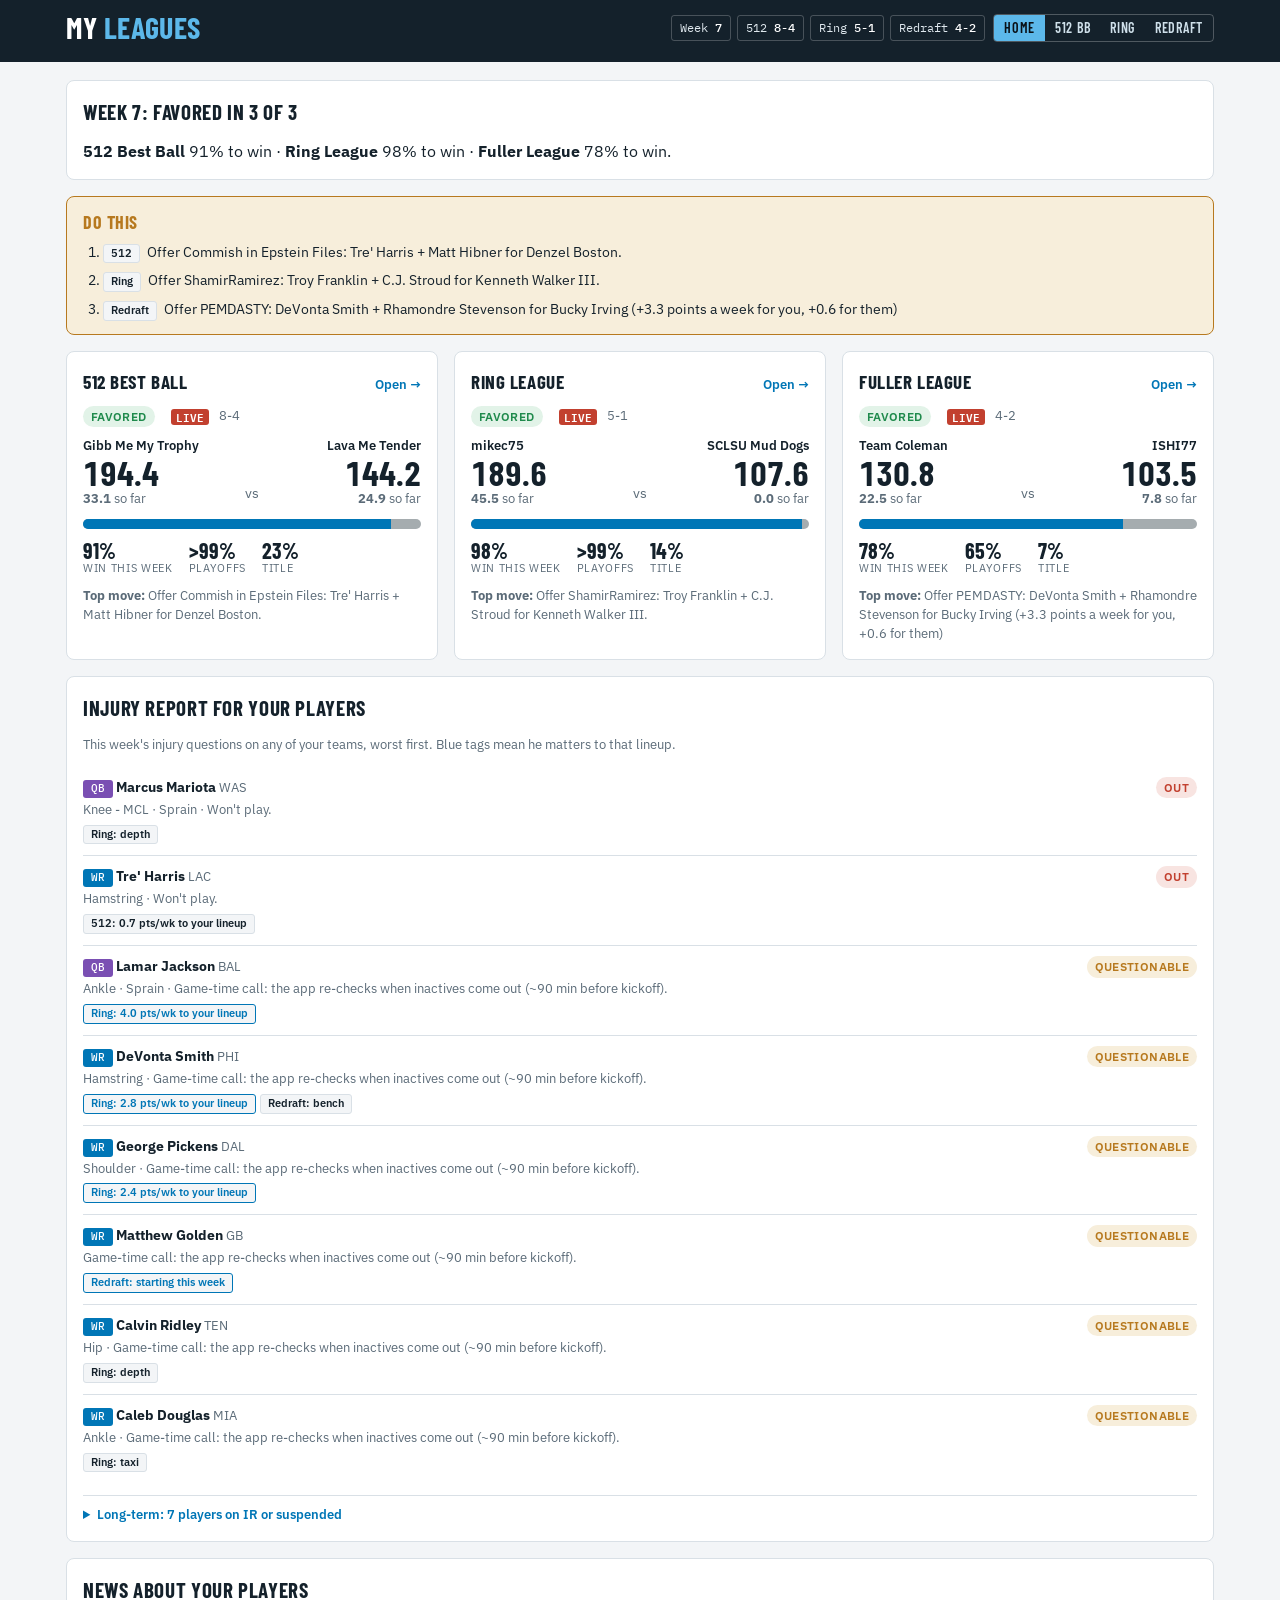
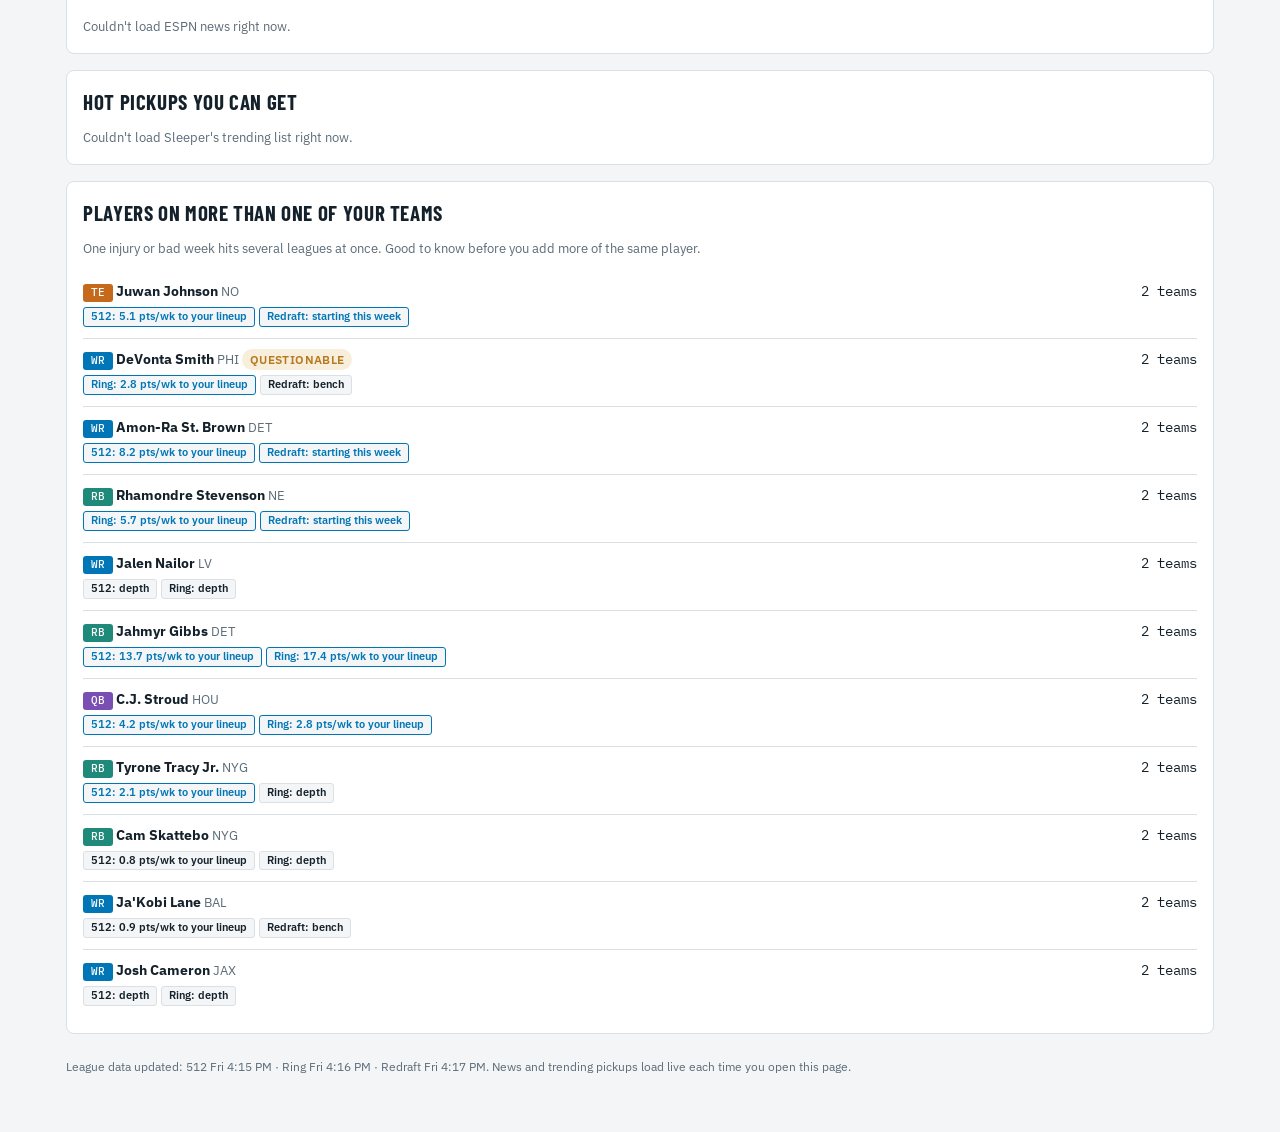
==== docs/hub/index.html @ 5c14c3f7 "Home page across all leagues; past weeks vs expected - New Home (docs/hub): every league's matchup, " ====
<!doctype html>
<html lang="en">
<head>
<meta charset="utf-8">
<meta name="viewport" content="width=device-width,initial-scale=1,viewport-fit=cover">
<title>My Leagues</title>
<link rel="preconnect" href="https://fonts.googleapis.com">
<link rel="preconnect" href="https://fonts.gstatic.com" crossorigin>
<link rel="stylesheet" href="https://fonts.googleapis.com/css2?family=Barlow+Condensed:wght@500;600;700&family=IBM+Plex+Sans:wght@400;500;600&family=IBM+Plex+Mono:wght@400;500&display=swap">
<style>
:root{
  --bg:#f3f5f7; --panel:#ffffff; --ink:#14212b; --muted:#5b6b78; --line:#d9e0e6;
  --accent:#0076b6; --s1:#0076b6; --s2:#c46a1a; --accent-soft:#e3f0f8; --silver:#a5acaf;
  --good:#1f8a4c; --good-soft:#e2f3e8; --bad:#c2402f; --bad-soft:#f8e4e1; --warn:#b7791f; --warn-soft:#f7eedb;
  --f-display:'Barlow Condensed',Impact,'Arial Narrow',sans-serif;
  --f-body:'IBM Plex Sans',system-ui,-apple-system,'Segoe UI',sans-serif;
  --f-mono:'IBM Plex Mono',ui-monospace,Menlo,Consolas,monospace;
}
@media (prefers-color-scheme: dark){:root:not([data-theme="light"]){
  --bg:#0d151c; --panel:#15212b; --ink:#e6edf2; --muted:#93a3b0; --line:#25343f;
  --accent:#3aa0e0; --s1:#2f93d1; --s2:#d07e33; --accent-soft:#16324a; --silver:#7d878c;
  --good:#46c07a; --good-soft:#163525; --bad:#ec6f5c; --bad-soft:#3d1d19; --warn:#e0a84a; --warn-soft:#3a2d14; color-scheme:dark}}
:root[data-theme="dark"]{
  --bg:#0d151c; --panel:#15212b; --ink:#e6edf2; --muted:#93a3b0; --line:#25343f;
  --accent:#3aa0e0; --s1:#2f93d1; --s2:#d07e33; --accent-soft:#16324a; --silver:#7d878c;
  --good:#46c07a; --good-soft:#163525; --bad:#ec6f5c; --bad-soft:#3d1d19; --warn:#e0a84a; --warn-soft:#3a2d14; color-scheme:dark}
*{box-sizing:border-box}
[hidden]{display:none!important}
body{background:var(--bg);color:var(--ink);font-family:var(--f-body);font-size:14px;line-height:1.45}
body::before{content:"";position:fixed;inset:0 0 auto;height:env(safe-area-inset-top,0px);z-index:10;background:var(--ink)}
.wrap{max-width:1180px;margin:0 auto;padding-left:max(16px,env(safe-area-inset-left,0px));padding-right:max(16px,env(safe-area-inset-right,0px));padding-block:0 48px}
header.board{position:sticky;top:env(safe-area-inset-top,0px);z-index:5;background:var(--ink);color:#fff}
@media (prefers-color-scheme: dark){:root:not([data-theme="light"]) header.board{background:#0a1117}}
:root[data-theme="dark"] header.board{background:#0a1117}
.board-in{max-width:1180px;margin:0 auto;padding-left:max(16px,env(safe-area-inset-left,0px));padding-right:max(16px,env(safe-area-inset-right,0px));padding-block:12px 0;display:flex;flex-direction:column;gap:10px}
.brand{display:flex;align-items:flex-end;justify-content:space-between;gap:12px;flex-wrap:wrap}
.brand h1{font-family:var(--f-display);font-weight:700;font-size:30px;letter-spacing:.02em;margin:0;line-height:1;text-transform:uppercase}
.brand h1 span{color:#5cb8ea}
.chips{display:flex;gap:6px;flex-wrap:wrap}
.chip{font-family:var(--f-mono);font-size:12px;padding:3px 8px;border:1px solid rgba(255,255,255,.22);border-radius:3px;color:#dfe8ee;white-space:nowrap}
.chip b{color:#fff;font-weight:500}
nav.tabs{display:flex;gap:2px;overflow-x:auto;scrollbar-width:none}
nav.tabs button{font-family:var(--f-display);font-size:17px;font-weight:600;letter-spacing:.04em;text-transform:uppercase;background:none;border:0;color:#9fb3c1;padding:8px 12px 9px;border-bottom:3px solid transparent;cursor:pointer;white-space:nowrap}
nav.tabs button[aria-selected="true"]{color:#fff;border-bottom-color:#5cb8ea}
nav.tabs button:focus-visible{outline:2px solid #5cb8ea;outline-offset:-2px}
main section{display:flex;flex-direction:column;gap:16px;padding-top:18px}
h2{font-family:var(--f-display);font-size:24px;font-weight:700;text-transform:uppercase;letter-spacing:.03em;margin:0;text-wrap:balance}
h3{font-family:var(--f-display);font-size:18px;font-weight:600;text-transform:uppercase;letter-spacing:.04em;margin:0}
.lede{color:var(--muted);max-width:68ch;margin:4px 0 0}
.panel{background:var(--panel);border:1px solid var(--line);border-radius:6px;padding:14px;min-width:0}
.grid2{display:grid;grid-template-columns:repeat(auto-fit,minmax(300px,1fr));gap:16px}
.grid3{display:grid;grid-template-columns:repeat(auto-fit,minmax(220px,1fr));gap:12px}
.row{display:flex;gap:10px;flex-wrap:wrap;align-items:center}
label.lab{font-size:11px;letter-spacing:.08em;text-transform:uppercase;color:var(--muted);font-weight:600}
select,input[type=search]{font:inherit;background:var(--panel);color:var(--ink);border:1px solid var(--line);border-radius:4px;padding:6px 8px;max-width:100%}
.seg{display:inline-flex;border:1px solid var(--line);border-radius:4px;overflow:hidden}
.seg button{font:inherit;font-size:13px;border:0;background:var(--panel);color:var(--muted);padding:5px 10px;cursor:pointer}
.seg button[aria-pressed="true"]{background:var(--accent);color:#fff}
.btn{font:inherit;font-weight:600;font-size:13px;border:1px solid var(--accent);background:var(--accent);color:#fff;border-radius:4px;padding:6px 12px;cursor:pointer}
.btn.ghost{background:transparent;color:var(--accent)}
.btn:focus-visible,.seg button:focus-visible,select:focus-visible,input:focus-visible{outline:2px solid var(--accent);outline-offset:2px}
.pick-list{display:flex;flex-direction:column;max-height:340px;overflow:auto;border:1px solid var(--line);border-radius:4px}
.pick-list label{display:grid;grid-template-columns:18px 30px 1fr auto;gap:8px;align-items:center;padding:5px 8px;border-bottom:1px solid var(--line);cursor:pointer;font-size:13px}
.pick-list label:last-child{border-bottom:0}
.pick-list label:has(input:checked){background:var(--accent-soft)}
.pos{font-family:var(--f-mono);font-size:11px;font-weight:500;text-align:center;border-radius:3px;padding:1px 0;color:#fff}
.pos.QB{background:#7a4fb3}.pos.RB{background:#1f8a7a}.pos.WR{background:#0076b6}.pos.TE{background:#c46a1a}.pos.PK{background:var(--silver)}
.num{font-family:var(--f-mono);font-variant-numeric:tabular-nums}
.muted{color:var(--muted)}
.small{font-size:12px}
.stat{display:flex;flex-direction:column;gap:2px;padding:10px 12px;border:1px solid var(--line);border-radius:6px;background:var(--panel)}
.stat .k{font-size:11px;text-transform:uppercase;letter-spacing:.08em;color:var(--muted);font-weight:600}
.stat .v{font-family:var(--f-display);font-size:30px;font-weight:700;line-height:1}
.stat .s{font-size:12px;color:var(--muted)}
.pos-v{color:var(--good)}.neg-v{color:var(--bad)}
.verdict{display:inline-flex;align-items:center;gap:8px;font-family:var(--f-display);font-weight:700;font-size:22px;text-transform:uppercase;letter-spacing:.03em;padding:6px 12px;border-radius:4px}
.v-win{background:var(--good-soft);color:var(--good)}.v-bad{background:var(--bad-soft);color:var(--bad)}.v-mid{background:var(--warn-soft);color:var(--warn)}.v-info{background:var(--accent-soft);color:var(--accent)}
.tag{display:inline-block;font-size:11px;font-weight:600;padding:1px 6px;border-radius:3px;text-transform:uppercase;letter-spacing:.04em}
.t-core{background:var(--good-soft);color:var(--good)}.t-depth{background:var(--accent-soft);color:var(--accent)}.t-exp{background:var(--warn-soft);color:var(--warn)}
.tbl-wrap{overflow-x:auto;min-width:0}
table{border-collapse:collapse;width:100%;font-size:13px}
th{text-align:left;font-size:11px;letter-spacing:.06em;text-transform:uppercase;color:var(--muted);font-weight:600;border-bottom:2px solid var(--line);padding:6px 8px;white-space:nowrap;cursor:default}
th.sortable{cursor:pointer}
td{border-bottom:1px solid var(--line);padding:6px 8px;vertical-align:top}
td.r,th.r{text-align:right}
tr.hl td{background:var(--accent-soft)}
svg text{fill:var(--muted);font-family:var(--f-mono);font-size:10px}
.note{font-size:12px;color:var(--muted);border-left:3px solid var(--line);padding-left:10px;max-width:80ch}
.deal{display:flex;flex-direction:column;gap:6px;padding:10px;border:1px solid var(--line);border-radius:6px}
.deal .sides{display:grid;grid-template-columns:1fr auto 1fr;gap:8px;align-items:center}
.deal .arrow{color:var(--muted);font-family:var(--f-mono)}
.needbar{display:grid;grid-template-columns:28px 1fr 46px;gap:6px;align-items:center;font-size:12px}
.needbar .bar{height:8px;background:var(--line);border-radius:4px;overflow:hidden}
.needbar .bar i{display:block;height:100%;background:var(--accent)}
.status{font-size:12px;color:var(--muted)}
@media (max-width:560px){.brand h1{font-size:24px}.stat .v{font-size:24px}.deal .sides{grid-template-columns:1fr}.deal .arrow{display:none}}
@media (prefers-reduced-motion:reduce){*{transition:none!important}}

html{-webkit-text-size-adjust:100%}
body{margin:0}
:root{padding-top:env(safe-area-inset-top,0px);padding-bottom:env(safe-area-inset-bottom,0px)}
.chip-warn{border-color:#e0a84a;color:#f3d29a}
.hero{display:grid;grid-template-columns:repeat(auto-fit,minmax(300px,1fr));gap:16px}
.hero-card{background:var(--panel);border:1px solid var(--line);border-radius:6px;padding:14px;display:flex;flex-direction:column;gap:10px;min-width:0}
.hero-row{display:flex;justify-content:space-between;align-items:flex-end;gap:12px;flex-wrap:wrap}
.big{font-family:var(--f-display);font-weight:700;font-size:40px;line-height:1}
.odds{display:flex;gap:16px}
.odds div{display:flex;flex-direction:column;align-items:flex-end}
.odds b{font-family:var(--f-display);font-size:26px;line-height:1;color:var(--accent)}
.odds span{font-size:11px;text-transform:uppercase;letter-spacing:.06em;color:var(--muted)}
.vs{display:grid;grid-template-columns:1fr auto 1fr;gap:10px;align-items:end}
.vs .tn{font-weight:600;font-size:13px}
.vsx{font-family:var(--f-display);color:var(--muted);font-size:18px;padding-bottom:6px}
.wpbar{height:10px;border-radius:5px;background:var(--silver);overflow:hidden}
.wpbar.thin{height:6px}
.wpbar i{display:block;height:100%;background:var(--accent)}
.alerts{border-top:1px solid var(--line);padding-top:8px;display:flex;flex-direction:column;gap:3px}
.meter{display:inline-block;width:56px;height:6px;border-radius:3px;background:var(--line);overflow:hidden;margin-right:6px;vertical-align:middle}
.meter i{display:block;height:100%;background:var(--accent)}
.matchups{display:grid;grid-template-columns:repeat(auto-fit,minmax(240px,1fr));gap:10px}
.mu{border:1px solid var(--line);border-radius:6px;padding:10px;display:flex;flex-direction:column;gap:6px}
.mu.mine{border-color:var(--accent);background:var(--accent-soft)}
.mu-r{display:flex;justify-content:space-between;gap:8px;font-size:13px}
[data-sub-panel][hidden]{display:none!important}
.feed{display:flex;flex-direction:column;gap:6px}
.al{display:grid;grid-template-columns:auto 1fr;gap:8px;align-items:start;font-size:13px;padding:6px 0;border-bottom:1px solid var(--line)}
.al:last-child{border-bottom:0}
.al .tag{margin-top:1px}
.brief h4{font-family:var(--f-display);font-size:16px;text-transform:uppercase;letter-spacing:.04em;margin:10px 0 4px}
.brief p{margin:2px 0}.brief ul{margin:2px 0;padding-left:18px}
.heat td.c{text-align:center;font-family:var(--f-mono);font-size:12px}
.heat .top{background:var(--good-soft);color:var(--good)}.heat .bot{background:var(--bad-soft);color:var(--bad)}
.tx{border:1px solid var(--line);border-radius:6px;padding:10px;display:flex;flex-direction:column;gap:8px}
.tx.mine{border-color:var(--accent)}
.tx-sides{display:grid;grid-template-columns:1fr 1fr;gap:10px}
.tx-side{display:flex;flex-direction:column;gap:3px;font-size:13px;min-width:0}
.flag{display:flex;flex-direction:column;gap:4px;padding:10px;border:1px solid var(--line);border-radius:6px}
.flag-h{display:flex;justify-content:space-between;align-items:center;gap:8px;flex-wrap:wrap}
textarea{font:inherit;background:var(--panel);color:var(--ink);border:1px solid var(--line);border-radius:4px;padding:8px;width:100%;min-height:64px;resize:vertical}
textarea:focus-visible{outline:2px solid var(--accent);outline-offset:2px}
.btn-hdr{font-family:var(--f-display);font-size:15px;font-weight:600;letter-spacing:.05em;text-transform:uppercase;background:#5cb8ea;color:#0a1117;border:0;border-radius:3px;padding:3px 10px;cursor:pointer}
dialog{border:1px solid var(--line);border-radius:8px;background:var(--panel);color:var(--ink);padding:16px;width:min(640px,calc(100vw - 32px));max-height:calc(100vh - 48px)}
dialog::backdrop{background:rgba(5,10,15,.55)}
.mgr{display:flex;flex-direction:column;gap:8px}
.kv{display:grid;grid-template-columns:auto minmax(0,1fr);gap:3px 12px;font-size:13px}
.kv>span:nth-child(odd){color:var(--muted)}
.spark{vertical-align:middle}
/* manager layer */
.todo{border:1px solid var(--warn);background:var(--warn-soft);border-radius:6px;padding:10px 14px;display:flex;flex-direction:column;gap:4px}
.todo h3{color:var(--warn)}
tr.cut td{border-bottom:2px dashed var(--accent)}
tr.cut-bye td{border-bottom:2px solid var(--good)}
.live{display:inline-block;font-family:var(--f-mono);font-size:11px;font-weight:600;color:#fff;background:var(--bad);border-radius:3px;padding:0 5px;margin-left:6px;vertical-align:middle}
.pl{background:none;border:0;padding:0;font:inherit;color:inherit;cursor:pointer;text-align:left;text-decoration:underline;text-decoration-color:var(--line);text-underline-offset:3px}
.pl:hover{text-decoration-color:var(--accent)}
.pl:focus-visible{outline:2px solid var(--accent);outline-offset:2px}
.gl{display:grid;grid-template-columns:repeat(auto-fill,minmax(54px,1fr));gap:4px}
.gl div{border:1px solid var(--line);border-radius:4px;padding:4px;text-align:center;font-family:var(--f-mono);font-size:12px}
.gl div small{display:block;color:var(--muted);font-size:10px}
.gl .ct{background:var(--good-soft);border-color:var(--good)}
.gl .bye{color:var(--muted);background:var(--bg)}
.hole{color:var(--bad);font-weight:600}
/* plain-English layer */
.takeaway{background:var(--accent-soft);border:1px solid var(--line);border-radius:6px;padding:12px 14px;font-size:15px;line-height:1.5;max-width:none}
.takeaway b{color:var(--ink)}
.explain{font-size:12.5px;color:var(--muted);margin:2px 0 10px;max-width:90ch}
.legend{display:flex;flex-wrap:wrap;gap:6px 14px;font-size:12px;color:var(--muted);margin-bottom:8px}
.guide dl{display:grid;grid-template-columns:minmax(110px,auto) 1fr;gap:8px 14px;margin:0;font-size:13px}
.guide dt{font-weight:600}.guide dd{margin:0;color:var(--muted)}
.guide h4{font-family:var(--f-display);font-size:16px;text-transform:uppercase;letter-spacing:.04em;margin:14px 0 6px}
@media (max-width:560px){.guide dl{grid-template-columns:1fr}.guide dd{margin-bottom:6px}}
@media (max-width:560px){.tx-sides{grid-template-columns:1fr}}.bd-cols{grid-template-columns:minmax(0,1fr) minmax(0,1fr)}.vr>span:first-child{min-width:0;overflow-wrap:anywhere}@media (max-width:420px){.bd-cols{grid-template-columns:minmax(0,1fr)}}

.card{background:var(--panel);border:1px solid var(--line);border-radius:8px;padding:16px;display:flex;flex-direction:column;gap:12px;min-width:0}
.card>h2{font-size:21px}
.answer{font-size:16px;line-height:1.5;margin:0;max-width:75ch}
.sub{font-size:13px;color:var(--muted);margin:0}
.word{display:inline-flex;align-items:center;font-size:12px;font-weight:600;letter-spacing:.03em;text-transform:uppercase;padding:2px 8px;border-radius:99px;white-space:nowrap}
.w-good{background:var(--good-soft);color:var(--good)}.w-mid{background:var(--warn-soft);color:var(--warn)}.w-bad{background:var(--bad-soft);color:var(--bad)}.w-info{background:var(--accent-soft);color:var(--accent)}.w-plain{background:var(--bg);color:var(--muted);border:1px solid var(--line)}
.lg-grid{display:grid;grid-template-columns:repeat(auto-fit,minmax(300px,1fr));gap:16px}
.lg{display:flex;flex-direction:column;gap:10px}
.lg-h{display:flex;justify-content:space-between;align-items:baseline;gap:8px;flex-wrap:wrap}
.lg-h a{font-weight:600;color:var(--accent);text-decoration:none;font-size:13px;white-space:nowrap}
.lg-h a:hover{text-decoration:underline}
.vsrow{display:grid;grid-template-columns:minmax(0,1fr) auto minmax(0,1fr);gap:10px;align-items:end}
.vsrow .nm{font-weight:600;font-size:13px;overflow-wrap:anywhere}
.vsrow .sc{font-family:var(--f-display);font-weight:700;font-size:34px;line-height:1}
.kvs{display:flex;gap:16px;flex-wrap:wrap}
.kvs div{display:flex;flex-direction:column}
.kvs b{font-family:var(--f-display);font-size:22px;line-height:1}
.kvs span{font-size:11px;text-transform:uppercase;letter-spacing:.06em;color:var(--muted)}
.list{display:flex;flex-direction:column}
.li{display:grid;grid-template-columns:minmax(0,1fr) auto;gap:4px 12px;padding:10px 0;border-bottom:1px solid var(--line);align-items:start}
.li:last-child{border-bottom:0}
.li .main{display:flex;flex-direction:column;gap:3px;min-width:0}
.li .right{text-align:right;display:flex;flex-direction:column;align-items:flex-end;gap:3px}
.li .why{font-size:13px;color:var(--muted)}
.chip-l{display:inline-block;font-size:11px;font-weight:600;padding:1px 7px;border-radius:3px;margin:1px 4px 1px 0;background:var(--bg);border:1px solid var(--line);color:var(--ink);white-space:nowrap}
.chip-l.st{border-color:var(--accent);color:var(--accent)}
.todo{border:1px solid var(--warn);background:var(--warn-soft);border-radius:8px;padding:12px 16px;display:flex;flex-direction:column;gap:6px}
.todo h2{font-size:18px;color:var(--warn)}
.todo ol{margin:0;padding-left:20px;display:flex;flex-direction:column;gap:6px}
.pos.K{background:#6b7a3a}.pos.DEF{background:#5a5f66}
.switch{display:inline-flex;border:1px solid rgba(255,255,255,.25);border-radius:4px;overflow:hidden}
.switch a{font-family:var(--f-display);font-weight:600;font-size:14px;letter-spacing:.05em;text-transform:uppercase;color:#cfe0ea;text-decoration:none;padding:3px 10px}
.switch a[aria-current="page"]{background:#5cb8ea;color:#0a1117}
.news a{color:var(--ink);font-weight:600;text-decoration:none}
.news a:hover{text-decoration:underline}
details.more{border-top:1px solid var(--line);padding-top:10px}details.more>summary{cursor:pointer;font-size:13px;font-weight:600;color:var(--accent)}
.footer{font-size:12px;color:var(--muted);padding:24px 0 8px}
@media (max-width:560px){.li{grid-template-columns:minmax(0,1fr)}.li .right{align-items:flex-start;text-align:left}.vsrow .sc{font-size:28px}}
</style>
</head>
<body>
<header class="board"><div class="board-in">
  <div class="brand"><h1>My <span>Leagues</span></h1>
    <div class="row" style="gap:8px"><div class="chips" id="chips"></div>
    <nav class="switch" aria-label="Switch league" id="lgSwitch"></nav><script>(function(){var L=[["Home","hub/"],["512 BB",""],["Ring","ring/"],["Redraft","redraft/"]],p=location.pathname,m=p.match(/^(.*?\/)(ring|redraft|hub)\/(index\.html)?$/),root=m?m[1]:p.replace(/index\.html$/,''),cur=m?m[2]+'/':'';
document.getElementById('lgSwitch').innerHTML=L.map(function(x){return '<a href="'+root+x[1]+'"'+(x[1]===cur?' aria-current="page"':'')+'>'+x[0]+'</a>'}).join('')})()</script></div></div>
  <div style="height:10px"></div>
</div></header>
<main class="wrap"><section id="hub"><div class="card"><p class="sub">Loading your leagues…</p></div></section><div class="footer" id="foot"></div></main>
<script>
const $=s=>document.querySelector(s);
const esc=s=>String(s??'').replace(/[&<>"']/g,c=>({'&':'&amp;','<':'&lt;','>':'&gt;','"':'&quot;',"'":'&#39;'}[c]));
const pct=x=>x==null?'—':x>=0.995?'>99%':x<0.005&&x>0?'<1%':Math.round(x*100)+'%';
const fx=x=>x==null?'—':(+x).toFixed(1);
const posTag=p=>`<span class="pos ${p}" style="display:inline-block;width:30px">${p}</span>`;
const norm=t=>String(t||'').toLowerCase().normalize('NFD').replace(/[̀-ͯ]/g,'').replace(/[^a-z ]+/g,' ').replace(/\b(jr|sr|ii|iii|iv|v)\b/g,'').replace(/\s+/g,' ').trim();
const ago=iso=>{const m=(Date.now()-Date.parse(iso))/6e4;return m<60?Math.max(1,Math.round(m))+' min ago':m<1440?Math.round(m/60)+' h ago':Math.round(m/1440)+' d ago'};
const LEAGUES=[{key:'512',label:'512 Best Ball',short:'512',url:'../',data:'../data.json',kind:'dyn'},
  {key:'ring',label:'Ring League',short:'Ring',url:'../ring/',data:'../ring/data.json',kind:'dyn'},
  {key:'redraft',label:'Fuller League',short:'Redraft',url:'../redraft/',data:'../redraft/data.json',kind:'red'}];
const SEV={Out:4,IR:4,PUP:4,Sus:4,Doubtful:3,Questionable:2};

// one common shape for every league
function summarize(L,d){const m=d.meta,me=m.me,P=d.players,tn=r=>(d.teams.find(t=>t.id===r)||{}).name||'Team '+r;
  const wk=m.this_week||m.cur,pr=(d.sched||{})[wk]||[],mid=(pr.find(x=>x[0]===me)||[])[1],opp=(pr.find(x=>x[1]===mid&&x[0]!==me)||[])[0];
  const mine=Object.keys(P).filter(s=>P[s].r===me&&!P[s].gone);let out;
  if(L.kind==='dyn'){const t=d.teams.find(x=>x.id===me),o=d.teams.find(x=>x.id===opp)||{};
    out={wk,w:t.w,l:t.l,name:t.name,odds:t.odds,proj:t.proj,live:t.live,wp:t.wp,oname:o.name,oproj:o.proj,olive:o.live,
      moves:(d.advice&&d.advice.moves||[]).map(x=>x.text).filter(Boolean),headline:d.advice&&d.advice.headline,watch:(d.advice&&d.advice.watch||[]).map(x=>typeof x==='string'?x:x.text||''),
      role:s=>{const p=P[s];if(p.slot)return {txt:p.slot==='taxi'?'taxi':'IR',st:false};const imp=p.imp||0;return {txt:imp>=0.5?`${imp.toFixed(1)} pts/wk to your lineup`:'depth',st:imp>=1}},generated:m.generated}}
  else{const t=d.teams.find(x=>x.id===me),od=d.odds[me]||{},ss=d.startsit||{},best=new Set((ss.best||[]).filter(Boolean));
    out={wk,w:t.w,l:t.l,name:t.name,odds:{playoffs:od.playoffs,title:od.title},proj:(d.wk_mean[me]||[])[0],live:m.started?d.live[me]:null,wp:ss.wp_best??od.wp,
      oname:tn(ss.opp),oproj:ss.opp?(d.wk_mean[ss.opp]||[])[0]:null,olive:m.started&&ss.opp?d.live[ss.opp]:null,
      moves:(d.todo||[]).map(x=>x.text+(x.why?` (${x.why})`:'')),headline:null,watch:[],
      role:s=>P[s].ir?{txt:'IR',st:false}:best.has(s)?{txt:'starting this week',st:true}:{txt:'bench',st:false},generated:m.generated}}
  out.mine=mine;out.P=P;out.L=L;return out}

async function load(){const got=await Promise.all(LEAGUES.map(L=>fetch(L.data,{cache:'no-store'}).then(r=>r.ok?r.json():null).catch(()=>null)));
  const S=LEAGUES.map((L,i)=>got[i]?summarize(L,got[i]):null).filter(Boolean);render(S);loadNews(S);loadTrending(S)}

function render(S){let h='';const fav=S.filter(s=>s.wp!=null&&s.wp>=0.5).length,wk=S[0]?S[0].wk:'';
  $('#chips').innerHTML=`<span class="chip">Week <b>${wk}</b></span>${S.map(s=>`<span class="chip">${esc(s.L.short)} <b>${s.w}-${s.l}</b></span>`).join('')}`;
  h+=`<div class="card"><h2>Week ${wk}: favored in ${fav} of ${S.length}</h2><p class="answer">${S.map(s=>`<b>${esc(s.L.label)}</b> ${pct(s.wp)} to win`).join(' · ')}.</p></div>`;
  // to-do across leagues
  const todo=[];S.forEach(s=>{s.moves.slice(0,2).forEach(t=>todo.push(`<li><span class="chip-l">${esc(s.L.short)}</span> ${esc(t)}</li>`))});
  const injStart=[];S.forEach(s=>s.mine.forEach(p=>{const x=s.P[p];if(SEV[x.inj]>=2&&s.role(p).st)injStart.push({s,p,x})}));
  injStart.filter(o=>SEV[o.x.inj]>=3).forEach(o=>todo.push(`<li><span class="chip-l">${esc(o.s.L.short)}</span> <b>${esc(o.x.n)}</b> is ${esc(o.x.inj.toLowerCase())}: ${o.s.L.kind==='red'?'swap him out of your lineup':'best ball will skip him, but your depth matters this week'}.</li>`));
  h+=todo.length?`<div class="todo"><h2>Do this</h2><ol>${todo.join('')}</ol></div>`:'';
  // league cards
  h+=`<div class="lg-grid">${S.map(s=>{const live=s.live!=null;const word=s.wp>=0.65?['w-good','Favored']:s.wp>=0.5?['w-info','Slight edge']:s.wp>=0.35?['w-mid','Underdog']:['w-bad','Big underdog'];
    return `<div class="card lg"><div class="lg-h"><h2 style="font-size:19px">${esc(s.L.label)}</h2><a href="${s.L.url}">Open →</a></div>
    <div class="row"><span class="word ${word[0]}">${word[1]}</span>${live?'<span class="live">LIVE</span>':''}<span class="sub">${s.w}-${s.l}</span></div>
    <div class="vsrow"><div><div class="nm">${esc(s.name)}</div><div class="sc num">${fx(s.proj)}</div><div class="sub">${live?`<b>${fx(s.live)}</b> so far`:'projected'}</div></div><div class="muted" style="padding-bottom:6px">vs</div>
    <div style="text-align:right"><div class="nm">${esc(s.oname||'—')}</div><div class="sc num">${fx(s.oproj)}</div><div class="sub">${live?`<b>${fx(s.olive)}</b> so far`:'projected'}</div></div></div>
    <div class="wpbar"><i style="width:${Math.round((s.wp||0)*100)}%"></i></div>
    <div class="kvs"><div><b>${pct(s.wp)}</b><span>win this week</span></div><div><b>${pct(s.odds.playoffs)}</b><span>playoffs</span></div><div><b>${pct(s.odds.title)}</b><span>title</span></div></div>
    ${s.moves[0]?`<p class="sub"><b>Top move:</b> ${esc(s.moves[0])}</p>`:''}</div>`}).join('')}</div>`;
  // injury report
  const inj={};S.forEach(s=>s.mine.forEach(p=>{const x=s.P[p];if(!x.inj)return;(inj[p]=inj[p]||{x,ls:[]}).ls.push({s,role:s.role(p)})}));
  const rows=Object.entries(inj).sort((a,b)=>(SEV[b[1].x.inj]||1)-(SEV[a[1].x.inj]||1)||(b[1].ls.some(l=>l.role.st)-a[1].ls.some(l=>l.role.st)));
  const what=x=>SEV[x.inj]>=4?'Won\'t play.':x.inj==='Doubtful'?'Unlikely to play: plan without him.':x.inj==='Questionable'?'Game-time call: the app re-checks when inactives come out (~90 min before kickoff).':'';
  const row=([p,o])=>{const x=o.x,d=x.injd||{};return `<div class="li"><div class="main"><div>${posTag(x.p)} <b>${esc(x.n)}</b> <span class="sub">${esc(x.t||'')}</span></div>
     <div class="why">${[d.injury_body_part,d.injury_notes,d.practice_participation?'practice: '+d.practice_participation:''].filter(Boolean).map(esc).join(' · ')}${d.injury_body_part||d.injury_notes?' · ':''}${what(x)}</div>
     <div>${o.ls.map(l=>`<span class="chip-l${l.role.st?' st':''}">${esc(l.s.L.short)}: ${esc(l.role.txt)}</span>`).join('')}</div></div>
     <div class="right"><span class="word ${SEV[x.inj]>=4?'w-bad':SEV[x.inj]===3?'w-bad':'w-mid'}">${esc(x.inj)}</span></div></div>`};
  const longT=r=>['IR','PUP','Sus'].includes(r[1].x.inj),now=rows.filter(r=>!longT(r)),lt=rows.filter(longT);
  h+=`<div class="card"><h2>Injury report for your players</h2><p class="sub">This week's injury questions on any of your teams, worst first. Blue tags mean he matters to that lineup.</p><div class="list">
   ${now.map(row).join('')||'<p class="sub">No game-week injury questions on your rosters right now.</p>'}</div>
   ${lt.length?`<details class="more"><summary>Long-term: ${lt.length} player${lt.length>1?'s':''} on IR or suspended</summary><div class="list">${lt.map(row).join('')}</div></details>`:''}</div>`;
  h+=`<div class="card" id="newsCard"><h2>News about your players</h2><p class="sub">Loading the latest from ESPN…</p></div>`;
  h+=`<div class="card" id="trendCard"><h2>Hot pickups you can get</h2><p class="sub">Loading…</p></div>`;
  // exposure
  const own={};S.forEach(s=>s.mine.forEach(p=>{(own[p]=own[p]||{x:s.P[p],ls:[]}).ls.push({s,role:s.role(p)})}));
  const multi=Object.values(own).filter(o=>o.ls.length>=2).sort((a,b)=>b.ls.length-a.ls.length);
  h+=`<div class="card"><h2>Players on more than one of your teams</h2><p class="sub">One injury or bad week hits several leagues at once. Good to know before you add more of the same player.</p><div class="list">
   ${multi.map(o=>`<div class="li"><div class="main"><div>${posTag(o.x.p)} <b>${esc(o.x.n)}</b> <span class="sub">${esc(o.x.t||'')}</span>${o.x.inj?` <span class="word w-mid">${esc(o.x.inj)}</span>`:''}</div><div>${o.ls.map(l=>`<span class="chip-l${l.role.st?' st':''}">${esc(l.s.L.short)}: ${esc(l.role.txt)}</span>`).join('')}</div></div><div class="right"><span class="num">${o.ls.length} teams</span></div></div>`).join('')||'<p class="sub">None: no player is on more than one of your teams.</p>'}</div></div>`;
  $('#hub').innerHTML=h;
  $('#foot').textContent='League data updated: '+S.map(s=>`${s.L.short} ${new Date(Date.parse(s.generated.replace('Z',':00Z'))).toLocaleString([], {weekday:'short',hour:'numeric',minute:'2-digit'})}`).join(' · ')+'. News and trending pickups load live each time you open this page.'}

async function loadNews(S){const el=$('#newsCard');
  const names={};S.forEach(s=>s.mine.forEach(p=>{const x=s.P[p];const k=norm(x.n);(names[k]=names[k]||{x,ls:new Set()}).ls.add(s.L.short)}));
  try{const r=await Promise.all([fetch('https://site.api.espn.com/apis/site/v2/sports/football/nfl/news?limit=100').then(x=>x.json())]);
    const arts=(r[0].articles||[]).map(a=>({a,hit:(a.categories||[]).filter(c=>c.type==='athlete').map(c=>names[norm(c.description)]).filter(Boolean)})).filter(o=>o.hit.length);
    el.innerHTML=`<h2>News about your players</h2><p class="sub">From ESPN's latest NFL news, filtered to players on your teams.</p><div class="list news">${arts.slice(0,20).map(({a,hit})=>`<div class="li"><div class="main"><a href="${esc(a.links&&a.links.web&&a.links.web.href||'#')}" target="_blank" rel="noopener">${esc(a.headline)}</a>${a.description&&a.description!==a.headline?`<span class="why">${esc(a.description)}</span>`:''}<div>${hit.map(h=>`<span class="chip-l">${esc(h.x.n)}: ${[...h.ls].map(esc).join(', ')}</span>`).join('')}</div></div><div class="right"><span class="sub">${ago(a.published)}</span></div></div>`).join('')||'<p class="sub">Nothing in the latest 100 stories mentions your players.</p>'}</div>`}
  catch(e){el.innerHTML=`<h2>News about your players</h2><p class="sub">Couldn't load ESPN news right now.</p>`}}

async function loadTrending(S){const el=$('#trendCard');
  try{const t=await fetch('https://api.sleeper.app/v1/players/nfl/trending/add?lookback_hours=24&limit=60').then(x=>x.json());
    const rows=[];for(const it of t){const pid=String(it.player_id);let x=null;for(const s of S){if(s.P[pid]){x=s.P[pid];break}}if(!x||!['QB','RB','WR','TE'].includes(x.p))continue;
      const free=S.filter(s=>!(s.P[pid]&&s.P[pid].r));if(!free.length)continue;rows.push({x,free,n:it.count,pid})}
    el.innerHTML=`<h2>Hot pickups you can get</h2><p class="sub">The players Sleeper users added most in the last 24 hours who are free agents in at least one of your leagues.</p><div class="list">${rows.slice(0,10).map(r=>`<div class="li"><div class="main"><div>${posTag(r.x.p)} <b>${esc(r.x.n)}</b> <span class="sub">${esc(r.x.t||'')}</span>${r.x.inj?` <span class="word w-mid">${esc(r.x.inj)}</span>`:''}</div><div>${r.free.map(s=>`<a class="chip-l st" style="text-decoration:none" href="${s.L.url}">Free in ${esc(s.L.short)}</a>`).join('')}</div></div><div class="right"><span class="num sub">${r.n.toLocaleString()} adds</span></div></div>`).join('')||'<p class="sub">None of today\'s most-added players are available in your leagues.</p>'}</div>`}
  catch(e){el.innerHTML=`<h2>Hot pickups you can get</h2><p class="sub">Couldn't load Sleeper's trending list right now.</p>`}}
load();
</script>
</body>
</html>
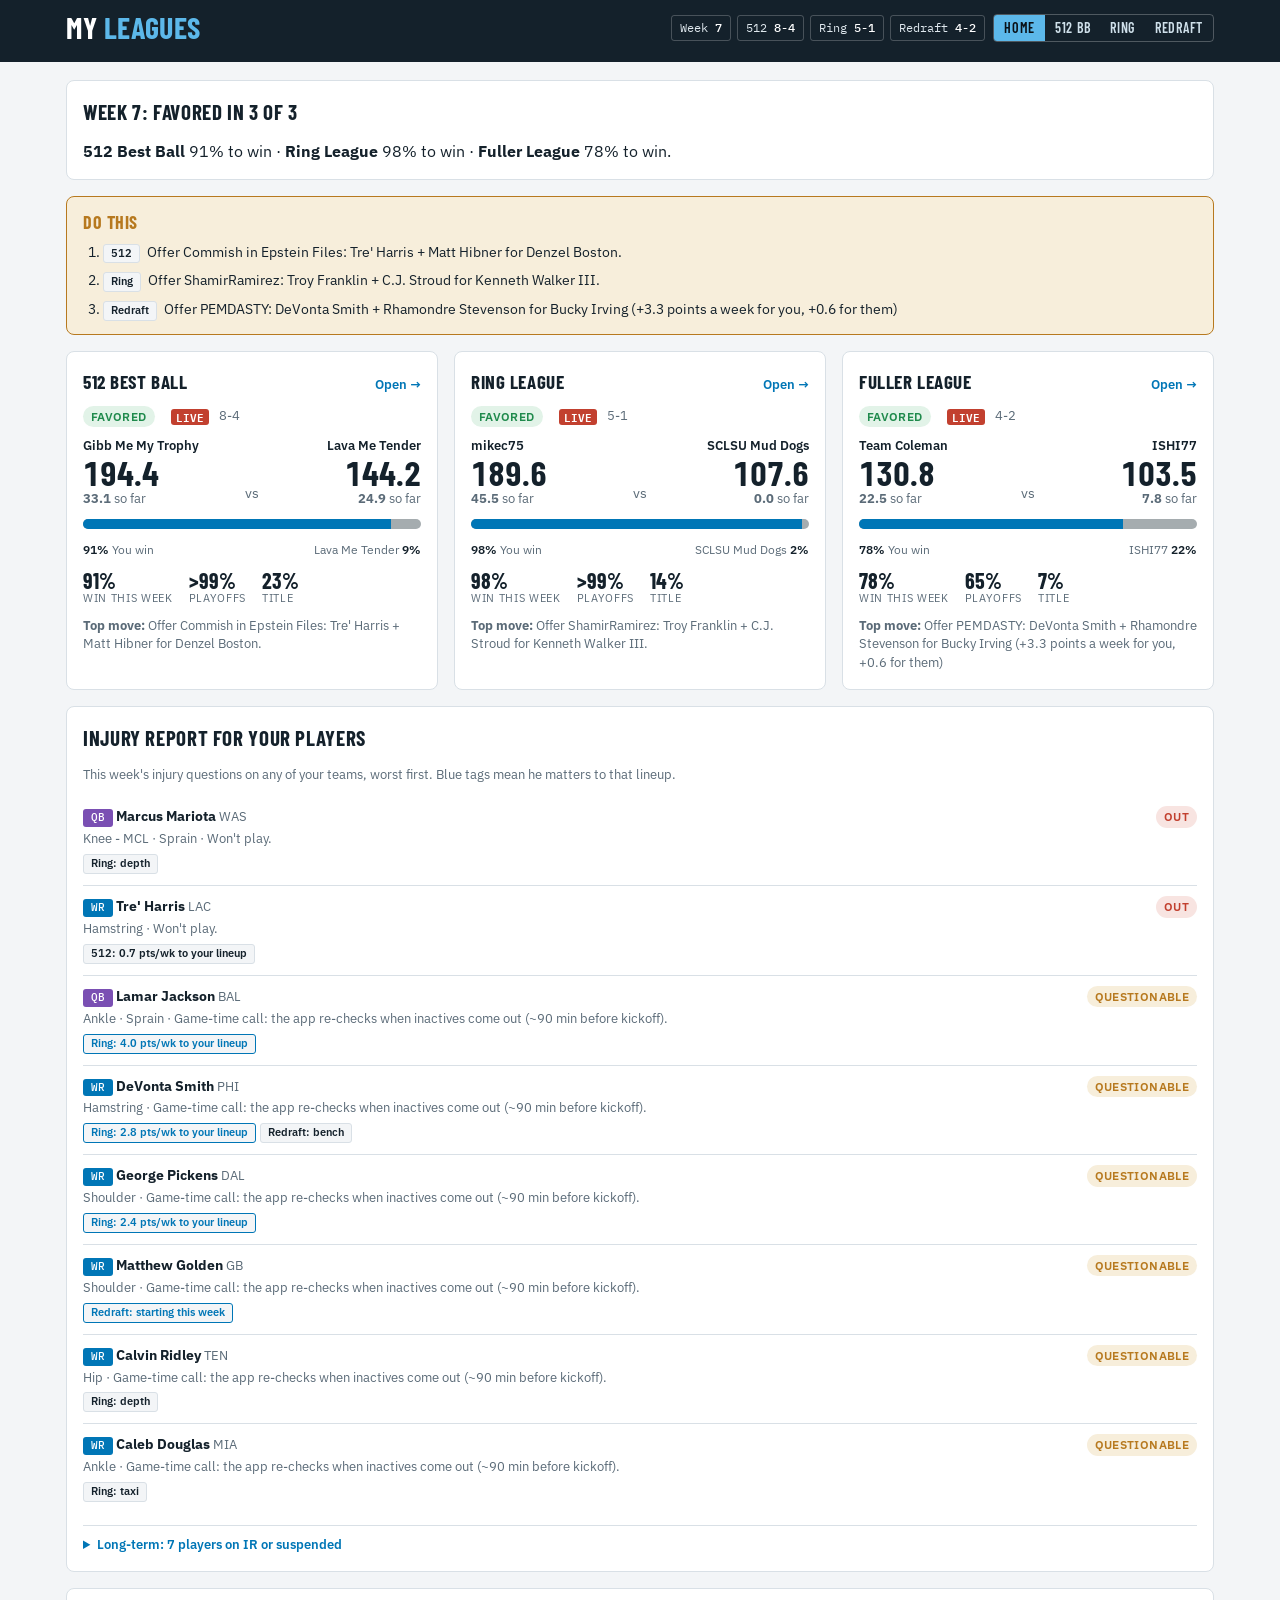
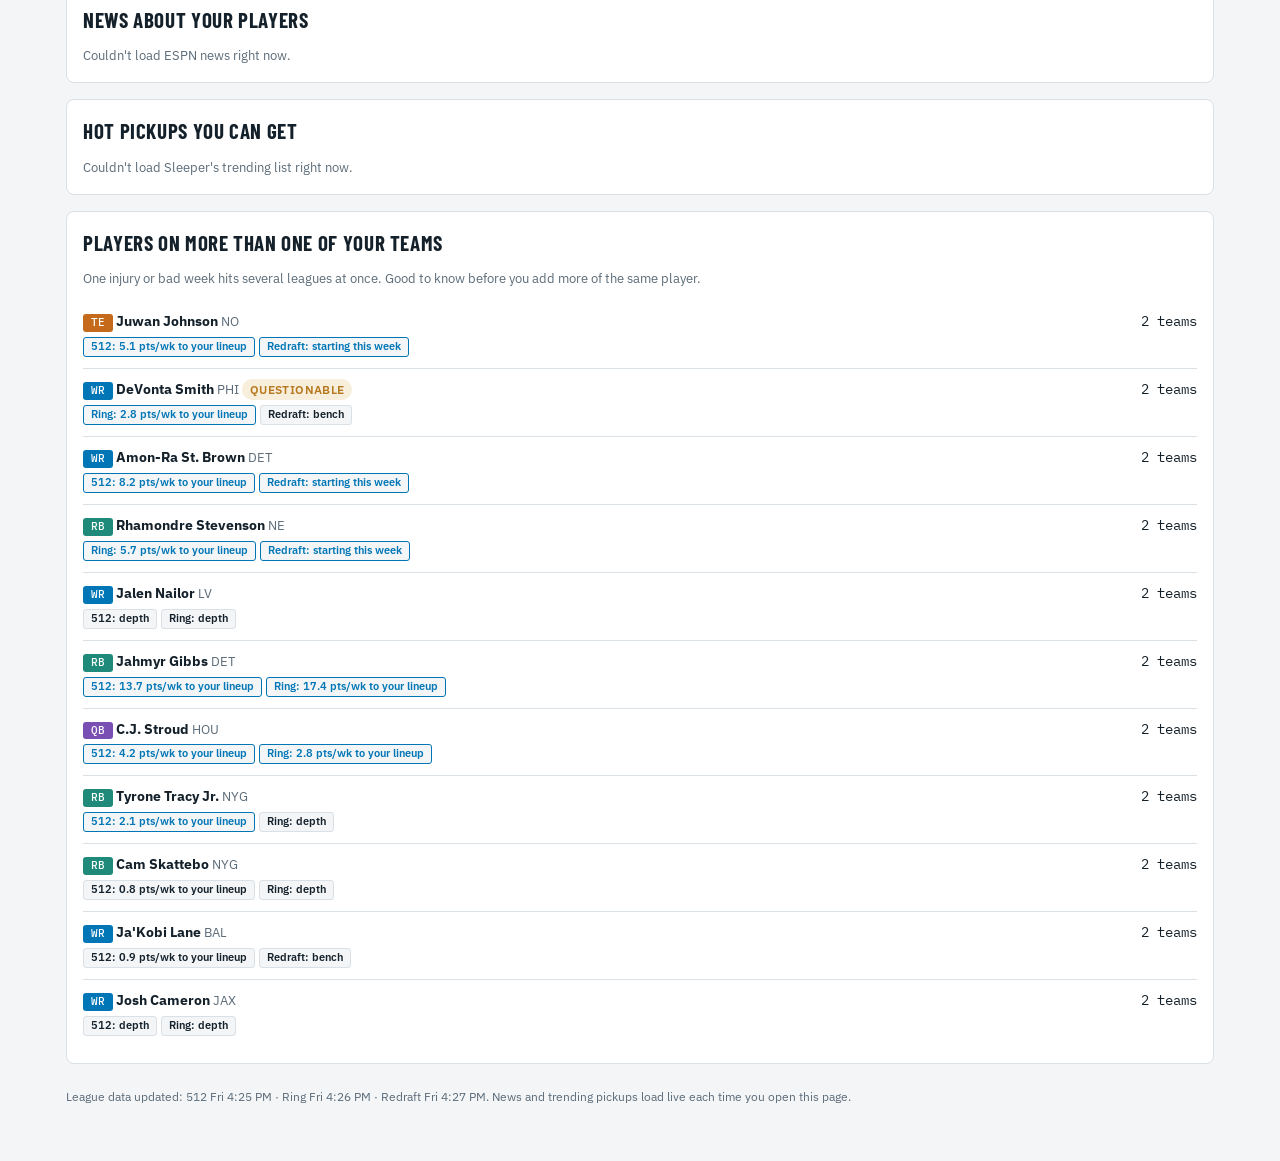
==== commit 893aa9cc: "Matchup bars: hover hint and a caption with both teams' win chances Co-Authored-By: Claude Opus 5.5 " ====
--- a/docs/hub/index.html
+++ b/docs/hub/index.html
@@ -209,6 +209,7 @@
 details.more{border-top:1px solid var(--line);padding-top:10px}details.more>summary{cursor:pointer;font-size:13px;font-weight:600;color:var(--accent)}
 .footer{font-size:12px;color:var(--muted);padding:24px 0 8px}
 @media (max-width:560px){.li{grid-template-columns:minmax(0,1fr)}.li .right{align-items:flex-start;text-align:left}.vsrow .sc{font-size:28px}}
+.wpbar{cursor:help}.wpcap{display:flex;justify-content:space-between;gap:8px;font-size:11.5px;color:var(--muted);margin-top:3px}.wpcap b{color:var(--ink);font-weight:600}
 </style>
 </head>
 <body>
@@ -233,6 +234,9 @@
   {key:'redraft',label:'Fuller League',short:'Redraft',url:'../redraft/',data:'../redraft/data.json',kind:'red'}];
 const SEV={Out:4,IR:4,PUP:4,Sus:4,Doubtful:3,Questionable:2};
 
+// the blue bar in matchups: your share = your win chance (hover or read the caption under it)
+const wpBar=(p,a,b,thin)=>{p=Math.max(0,Math.min(1,p||0));const tip=`Win chance: ${a} ${pct(p)}, ${b} ${pct(1-p)}. The blue part is ${a==='You'?'your':a+'\'s'} share, from 600 simulated games.`;
+  return `<div class="wpbar${thin?' thin':''}" role="img" title="${esc(tip)}" aria-label="${esc(tip)}"><i style="width:${Math.round(p*100)}%"></i></div>${thin?'':`<div class="wpcap"><span><b>${pct(p)}</b> ${esc(a)} win</span><span>${esc(b)} <b>${pct(1-p)}</b></span></div>`}`};
 // one common shape for every league
 function summarize(L,d){const m=d.meta,me=m.me,P=d.players,tn=r=>(d.teams.find(t=>t.id===r)||{}).name||'Team '+r;
   const wk=m.this_week||m.cur,pr=(d.sched||{})[wk]||[],mid=(pr.find(x=>x[0]===me)||[])[1],opp=(pr.find(x=>x[1]===mid&&x[0]!==me)||[])[0];
@@ -265,7 +269,7 @@
     <div class="row"><span class="word ${word[0]}">${word[1]}</span>${live?'<span class="live">LIVE</span>':''}<span class="sub">${s.w}-${s.l}</span></div>
     <div class="vsrow"><div><div class="nm">${esc(s.name)}</div><div class="sc num">${fx(s.proj)}</div><div class="sub">${live?`<b>${fx(s.live)}</b> so far`:'projected'}</div></div><div class="muted" style="padding-bottom:6px">vs</div>
     <div style="text-align:right"><div class="nm">${esc(s.oname||'—')}</div><div class="sc num">${fx(s.oproj)}</div><div class="sub">${live?`<b>${fx(s.olive)}</b> so far`:'projected'}</div></div></div>
-    <div class="wpbar"><i style="width:${Math.round((s.wp||0)*100)}%"></i></div>
+    ${wpBar(s.wp,'You',s.oname||'them')}
     <div class="kvs"><div><b>${pct(s.wp)}</b><span>win this week</span></div><div><b>${pct(s.odds.playoffs)}</b><span>playoffs</span></div><div><b>${pct(s.odds.title)}</b><span>title</span></div></div>
     ${s.moves[0]?`<p class="sub"><b>Top move:</b> ${esc(s.moves[0])}</p>`:''}</div>`}).join('')}</div>`;
   // injury report
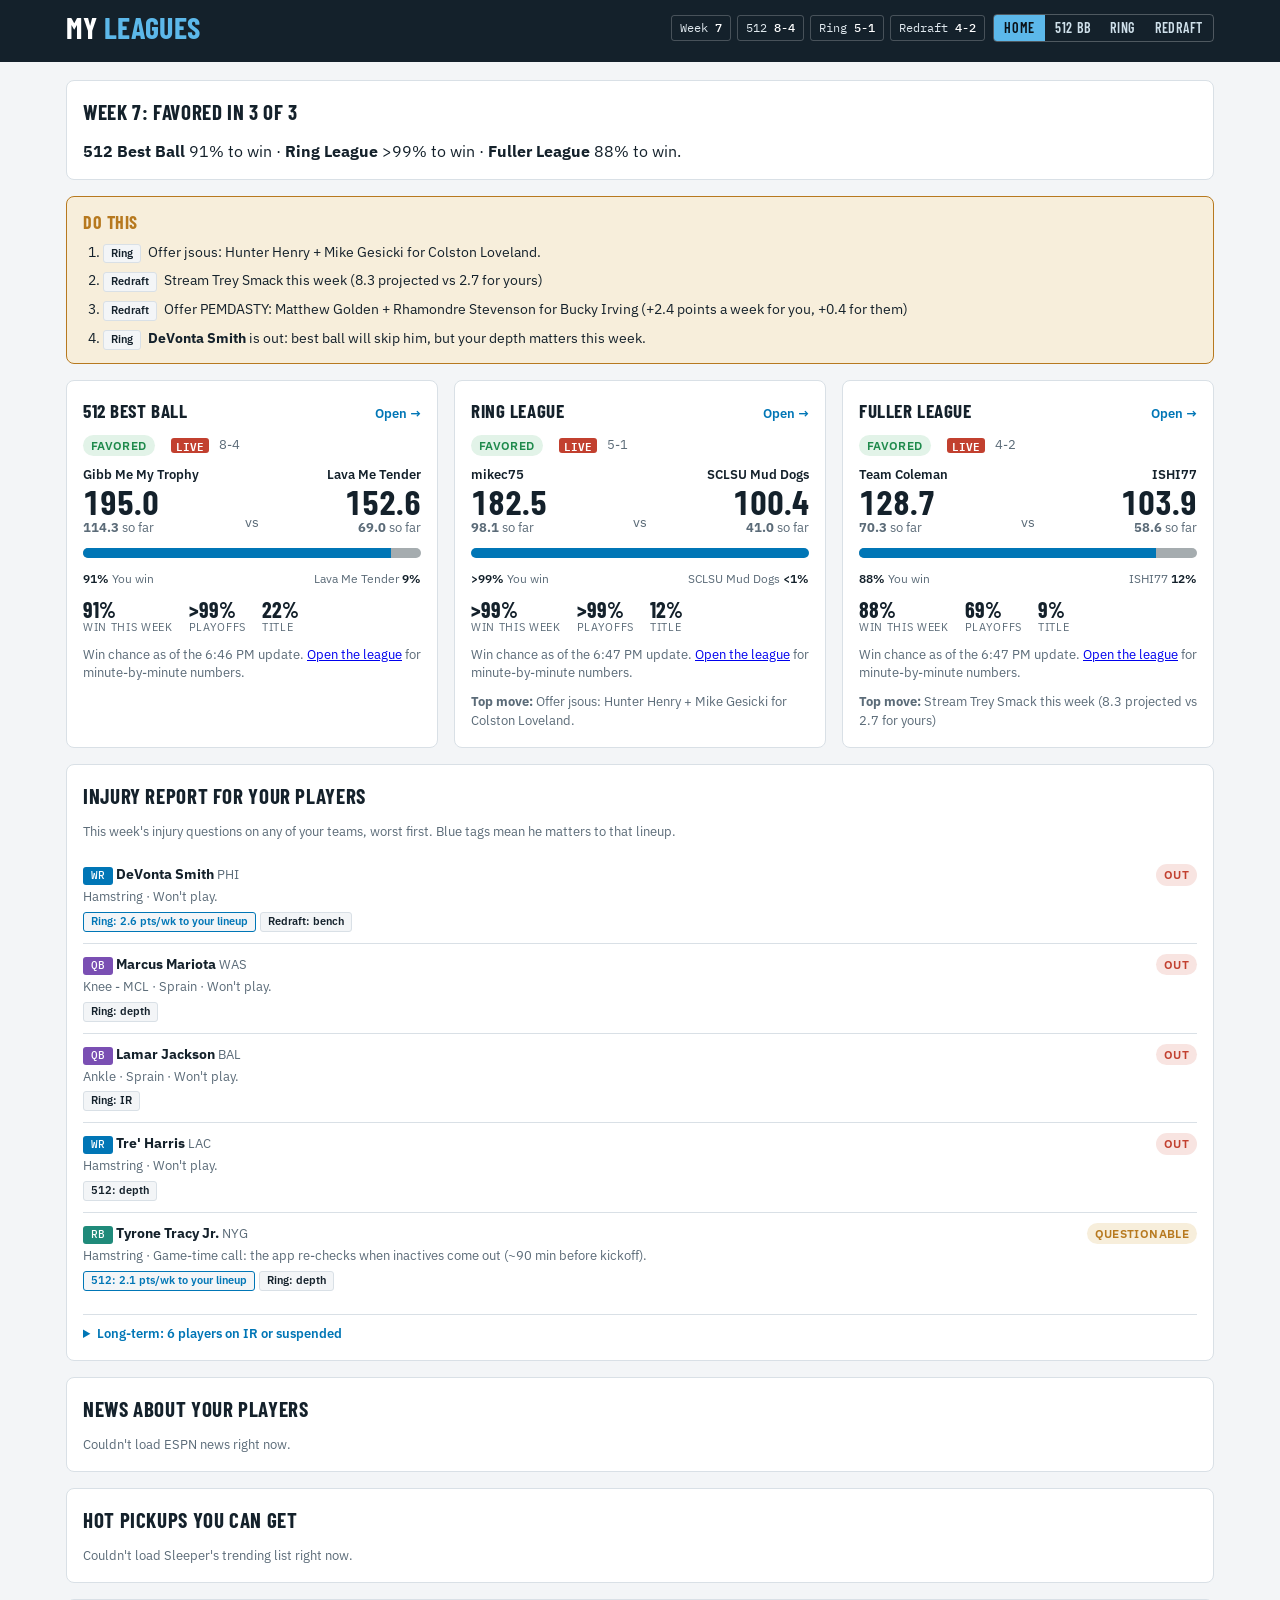
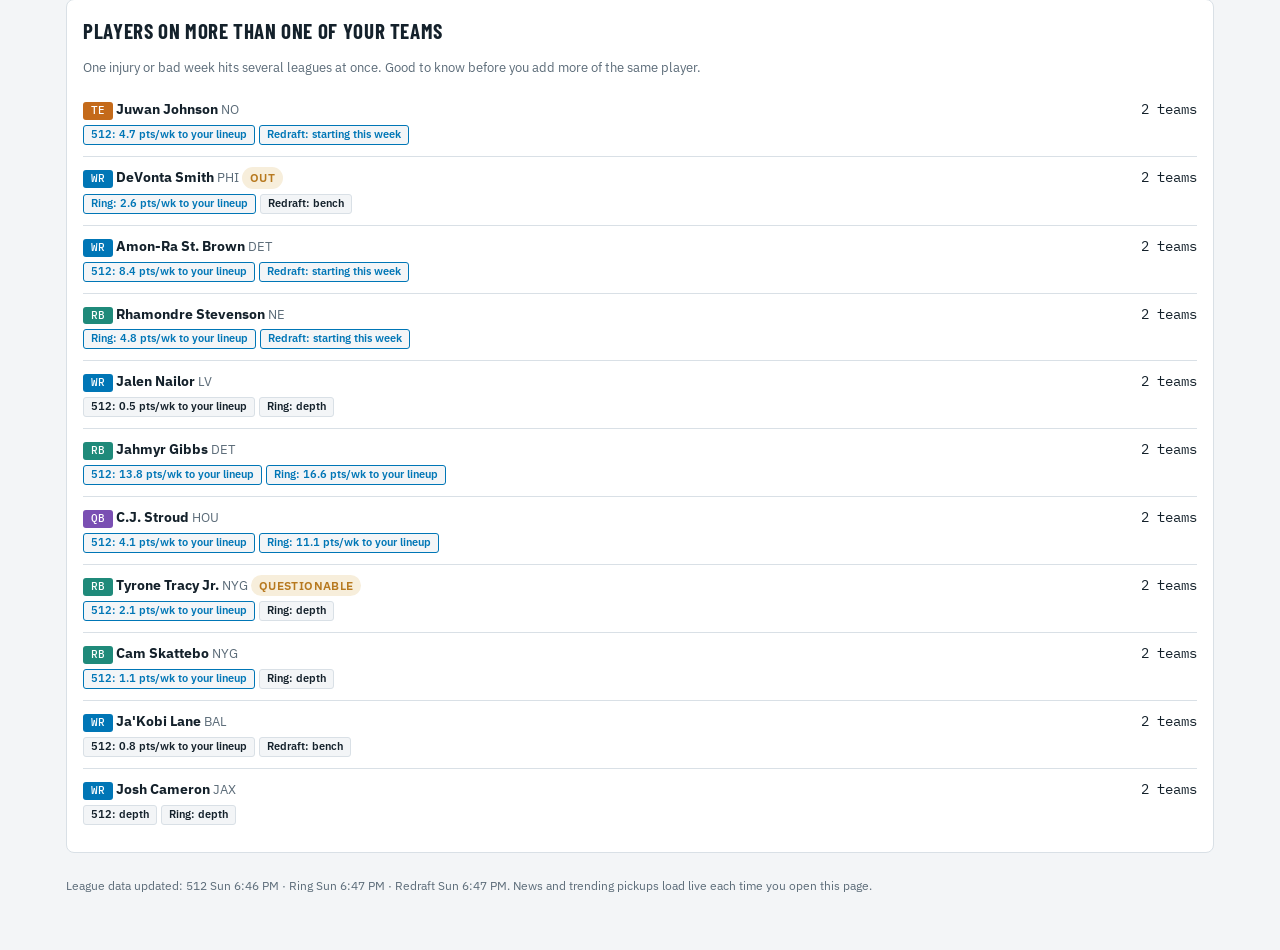
==== commit 05b1df2b: "Live mode: pages read Sleeper live scores and ESPN's game clock every minute and re-play matchups in" ====
--- a/docs/hub/index.html
+++ b/docs/hub/index.html
@@ -271,7 +271,7 @@
     <div style="text-align:right"><div class="nm">${esc(s.oname||'—')}</div><div class="sc num">${fx(s.oproj)}</div><div class="sub">${live?`<b>${fx(s.olive)}</b> so far`:'projected'}</div></div></div>
     ${wpBar(s.wp,'You',s.oname||'them')}
     <div class="kvs"><div><b>${pct(s.wp)}</b><span>win this week</span></div><div><b>${pct(s.odds.playoffs)}</b><span>playoffs</span></div><div><b>${pct(s.odds.title)}</b><span>title</span></div></div>
-    ${s.moves[0]?`<p class="sub"><b>Top move:</b> ${esc(s.moves[0])}</p>`:''}</div>`}).join('')}</div>`;
+    ${live?`<p class="sub">Win chance as of the ${new Date(Date.parse(s.generated.replace('Z',':00Z'))).toLocaleTimeString([], {hour:'numeric',minute:'2-digit'})} update. <a href="${s.L.url}">Open the league</a> for minute-by-minute numbers.</p>`:''}${s.moves[0]?`<p class="sub"><b>Top move:</b> ${esc(s.moves[0])}</p>`:''}</div>`}).join('')}</div>`;
   // injury report
   const inj={};S.forEach(s=>s.mine.forEach(p=>{const x=s.P[p];if(!x.inj)return;(inj[p]=inj[p]||{x,ls:[]}).ls.push({s,role:s.role(p)})}));
   const rows=Object.entries(inj).sort((a,b)=>(SEV[b[1].x.inj]||1)-(SEV[a[1].x.inj]||1)||(b[1].ls.some(l=>l.role.st)-a[1].ls.some(l=>l.role.st)));
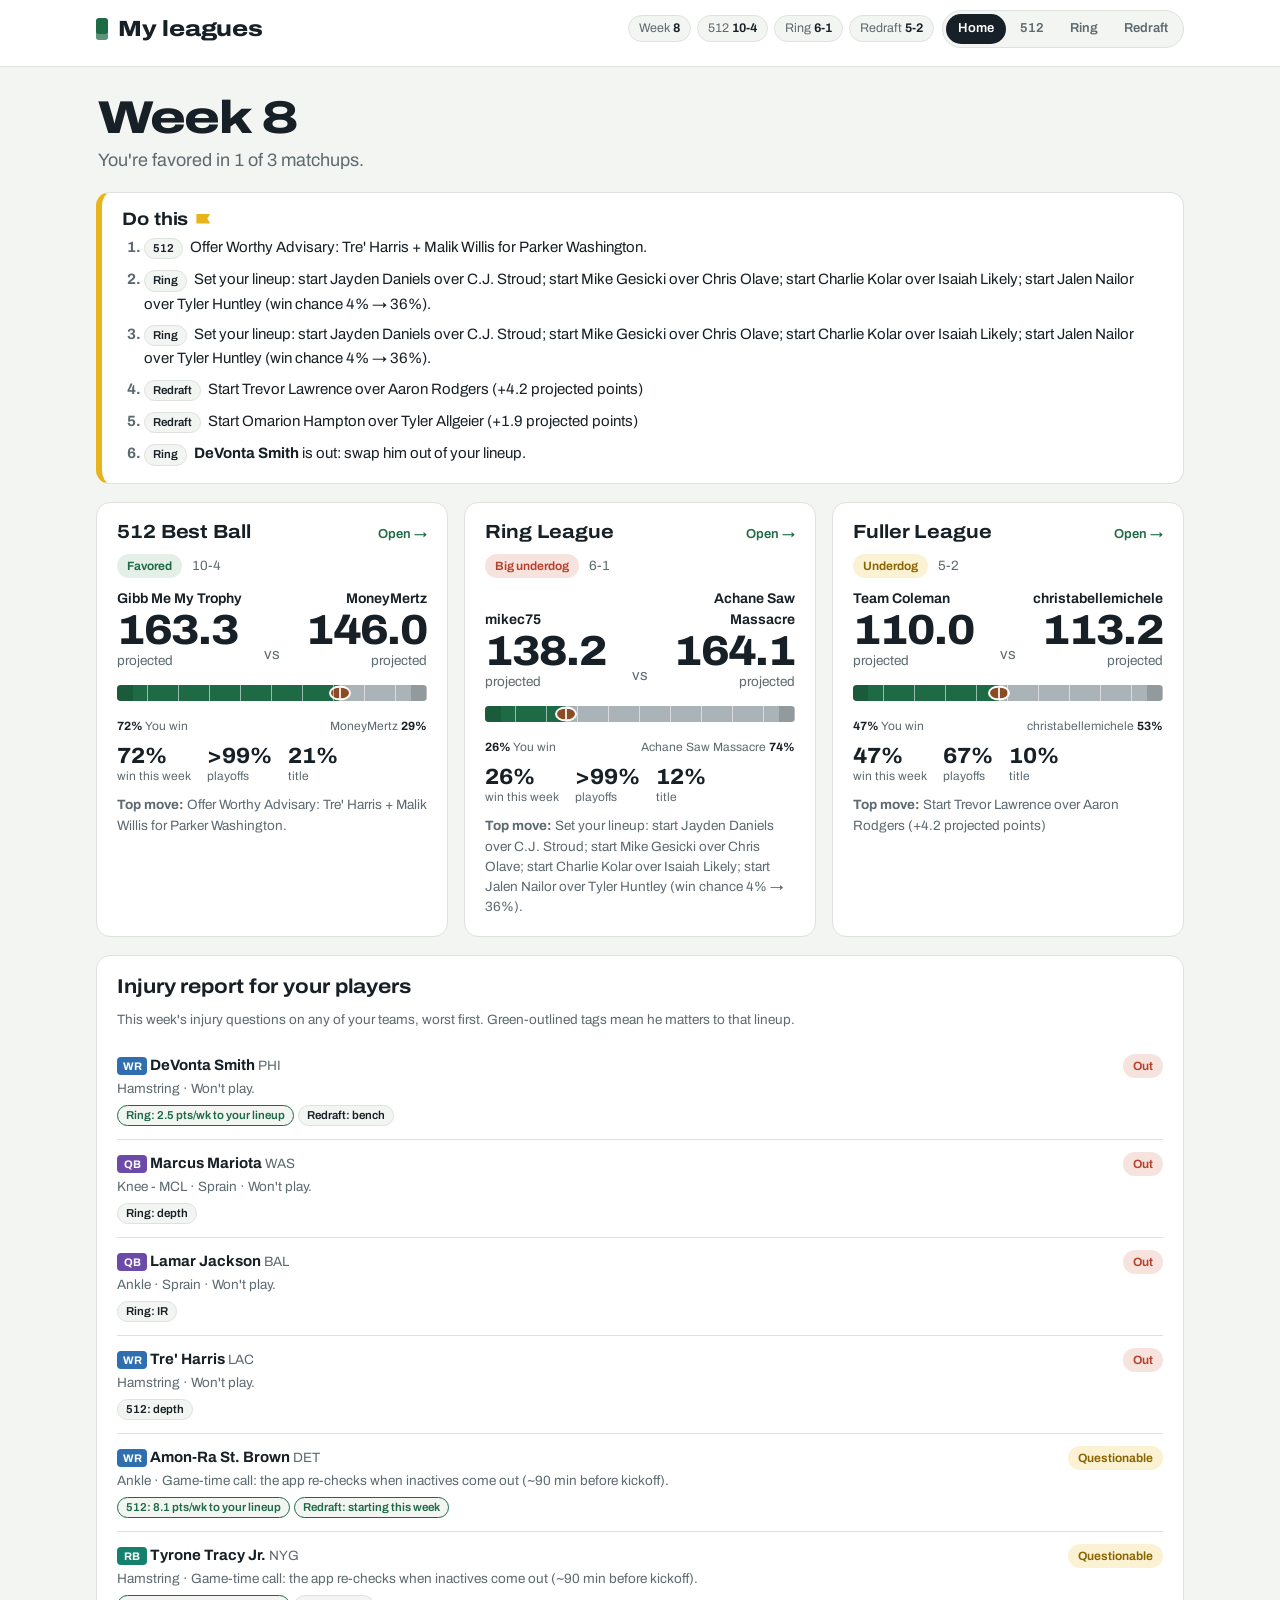
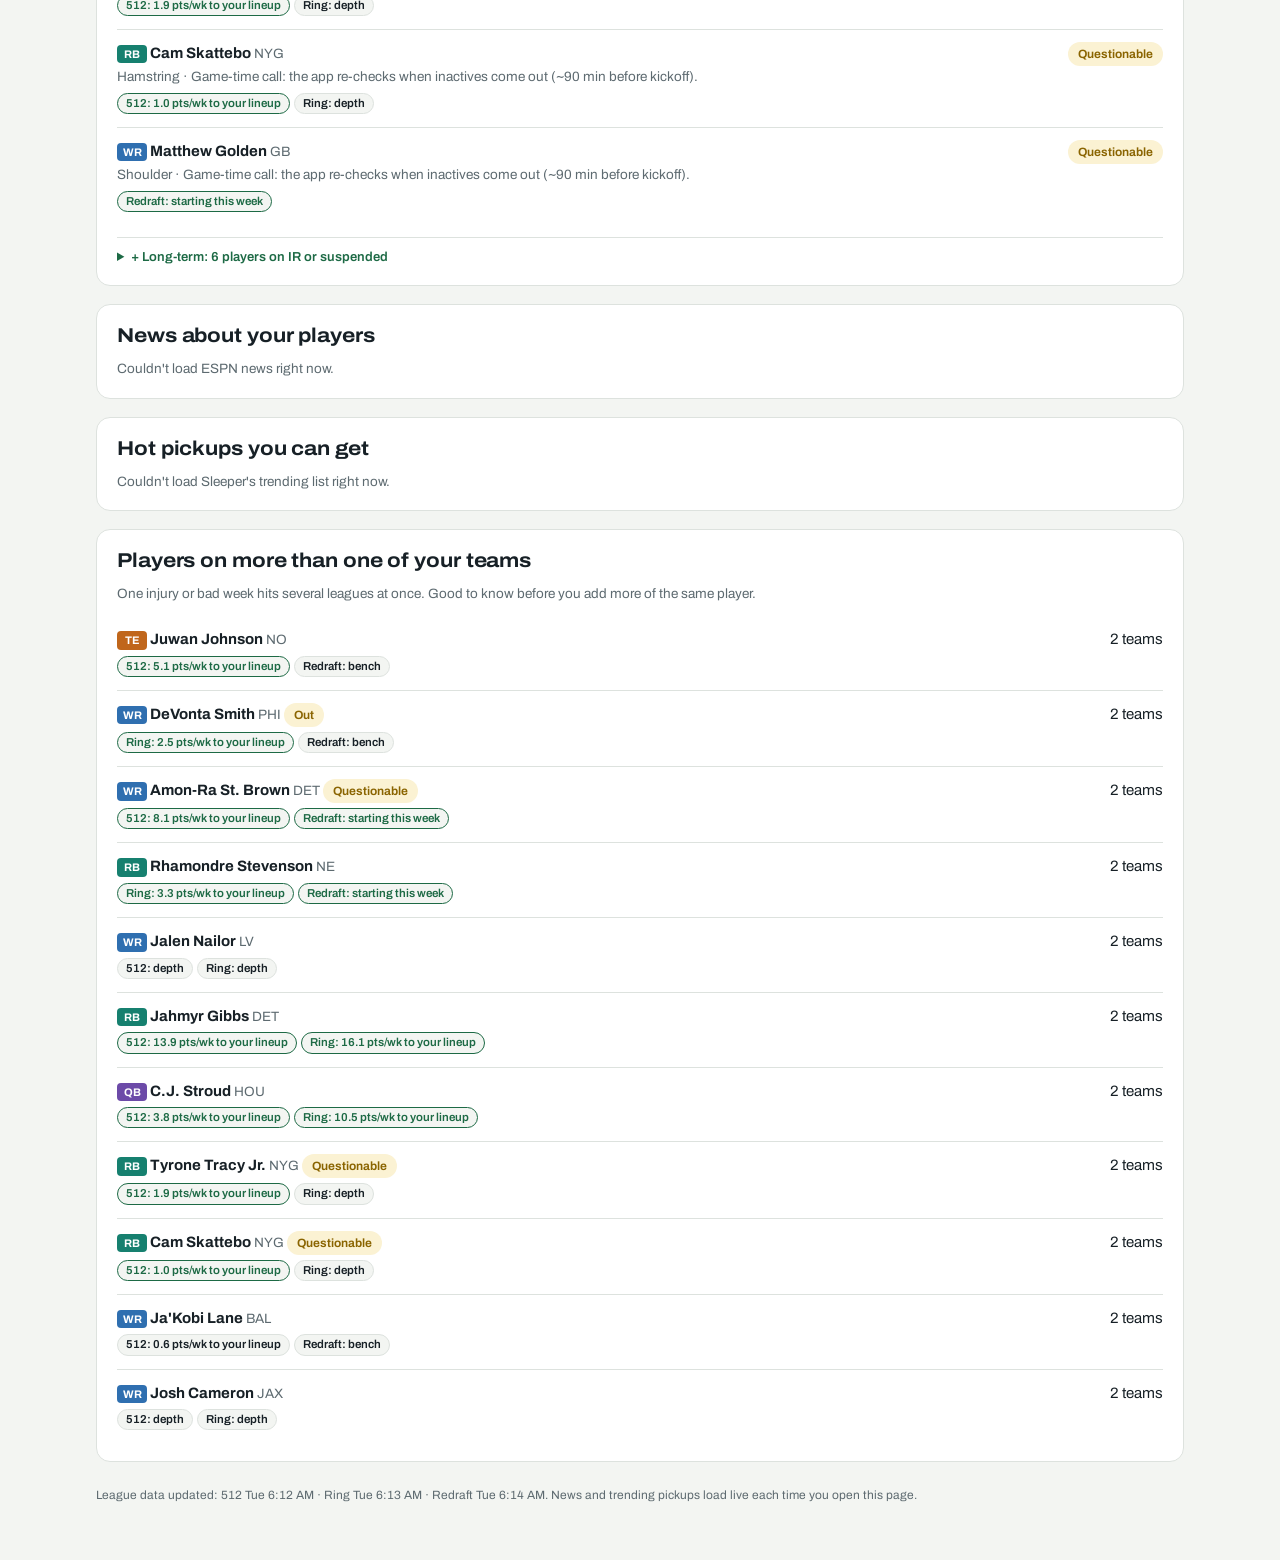
==== commit cc7619cb: "Values: FantasyCalc in each league's format, TE premium and 2-for-1 rule tested on the league's own " ====
--- a/docs/hub/index.html
+++ b/docs/hub/index.html
@@ -6,7 +6,7 @@
 <title>My Leagues</title>
 <link rel="preconnect" href="https://fonts.googleapis.com">
 <link rel="preconnect" href="https://fonts.gstatic.com" crossorigin>
-<link rel="stylesheet" href="https://fonts.googleapis.com/css2?family=Barlow+Condensed:wght@500;600;700&family=IBM+Plex+Sans:wght@400;500;600&family=IBM+Plex+Mono:wght@400;500&display=swap">
+<link rel="stylesheet" href="https://fonts.googleapis.com/css2?family=Archivo:wdth,wght@62..125,400..800&display=swap">
 <style>
 :root{
   --bg:#f3f5f7; --panel:#ffffff; --ink:#14212b; --muted:#5b6b78; --line:#d9e0e6;
@@ -210,13 +210,222 @@
 .footer{font-size:12px;color:var(--muted);padding:24px 0 8px}
 @media (max-width:560px){.li{grid-template-columns:minmax(0,1fr)}.li .right{align-items:flex-start;text-align:left}.vsrow .sc{font-size:28px}}
 .wpbar{cursor:help}.wpcap{display:flex;justify-content:space-between;gap:8px;font-size:11.5px;color:var(--muted);margin-top:3px}.wpcap b{color:var(--ink);font-weight:600}
+
+/* ==========================================================================
+   Theme: "sideline" — loaded last on every page.
+   Chalk paper, ink type, turf green for you, penalty-flag yellow for things to act on.
+   One family (Archivo), width axis does the work: wide for headings, normal for text.
+   The one loud element is the field bar: win chance drawn as a football field.
+   ========================================================================== */
+:root{
+  --bg:#f3f5f2; --panel:#ffffff; --ink:#172026; --muted:#5d6a70; --line:#dde2de; --line2:#c9d0cb;
+  --accent:#1d6a45; --accent-ink:#ffffff; --accent-soft:#e3efe7;
+  --good:#1d6a45; --good-soft:#e3efe7;
+  --bad:#b5412d; --bad-soft:#f7e3dd;
+  --warn:#8a6400; --flag:#e9b31b; --warn-soft:#fbf2d3;
+  --opp:#aab3b8; --ball:#8a4b25;
+  --s1:#1d6a45; --s2:#c4801b; --silver:#aab3b8;
+  --f-display:'Archivo',system-ui,-apple-system,'Segoe UI',sans-serif;
+  --f-body:'Archivo',system-ui,-apple-system,'Segoe UI',sans-serif;
+  --f-mono:'Archivo',system-ui,sans-serif;
+  --r-lg:14px; --r-md:10px; --r-sm:6px;
+}
+@media (prefers-color-scheme: dark){:root:not([data-theme="light"]){
+  --bg:#0f1512; --panel:#161e1a; --ink:#e6ece8; --muted:#97a59d; --line:#26312b; --line2:#34413a;
+  --accent:#4fb882; --accent-ink:#0b1410; --accent-soft:#183326;
+  --good:#4fb882; --good-soft:#183326; --bad:#e8735c; --bad-soft:#3a1d17;
+  --warn:#f0c449; --flag:#f0c449; --warn-soft:#30280f;
+  --opp:#4a5650; --ball:#c47a45; --s1:#4fb882; --s2:#e0a44a; --silver:#4a5650; color-scheme:dark}}
+:root[data-theme="dark"]{
+  --bg:#0f1512; --panel:#161e1a; --ink:#e6ece8; --muted:#97a59d; --line:#26312b; --line2:#34413a;
+  --accent:#4fb882; --accent-ink:#0b1410; --accent-soft:#183326;
+  --good:#4fb882; --good-soft:#183326; --bad:#e8735c; --bad-soft:#3a1d17;
+  --warn:#f0c449; --flag:#f0c449; --warn-soft:#30280f;
+  --opp:#4a5650; --ball:#c47a45; --s1:#4fb882; --s2:#e0a44a; --silver:#4a5650; color-scheme:dark}
+
+body{font-family:var(--f-body);font-size:15px;line-height:1.5;background:var(--bg);color:var(--ink);font-variant-numeric:tabular-nums;-webkit-font-smoothing:antialiased}
+body::before{background:var(--panel)}
+::selection{background:var(--accent-soft)}
+a{color:var(--accent)}
+
+/* ---------- type: sentence case everywhere, width carries the hierarchy ---------- */
+h1,h2,h3,h4,.verdict,.verdict-h,.brief h4,.guide h4,.step,.word,.vtag,.tag,th,label.lab,.stat .k,.odds span,.kvs span,nav.tabs button,.switch a,.btn-hdr{text-transform:none!important;letter-spacing:0!important}
+h2{font-family:var(--f-display);font-stretch:112%;font-weight:700;font-size:21px;line-height:1.2;letter-spacing:-.005em!important}
+h3{font-family:var(--f-display);font-stretch:108%;font-weight:650;font-size:16px;line-height:1.25}
+.card>h2,.card>header h2{font-size:20px}
+.num,.big,.big2,.sc,.t-big,.stat .v,.odds b,.kvs b,.verdict-h,.advice .stripe b{font-family:var(--f-display);font-variant-numeric:tabular-nums}
+.sub,.explain,.lede{color:var(--muted)}
+.sub{font-size:13.5px}
+.answer{font-size:16px}
+.small{font-size:12.5px}
+th{font-size:12px;font-weight:600;color:var(--muted);border-bottom:1px solid var(--line2);padding:8px}
+td{padding:8px;border-bottom:1px solid var(--line)}
+tr.hl td{background:var(--accent-soft)}
+table{font-size:14px}
+svg text{font-family:var(--f-body);font-size:10.5px}
+
+/* ---------- app bar ---------- */
+header.board{background:color-mix(in srgb,var(--panel) 92%,transparent);color:var(--ink);border-bottom:1px solid var(--line);backdrop-filter:saturate(1.4) blur(10px);-webkit-backdrop-filter:saturate(1.4) blur(10px)}
+:root[data-theme="dark"] header.board{background:color-mix(in srgb,var(--panel) 92%,transparent)}
+@media (prefers-color-scheme: dark){:root:not([data-theme="light"]) header.board{background:color-mix(in srgb,var(--panel) 92%,transparent)}}
+.board-in{padding-block:10px 0;gap:8px;max-width:1120px}
+.wrap{max-width:1120px}
+.brand{align-items:center}
+.brand h1{font-family:var(--f-display);font-stretch:118%;font-size:22px;font-weight:800;letter-spacing:-.01em!important;color:var(--ink);display:flex;align-items:center;gap:10px}
+.brand h1::before{content:"";width:12px;height:22px;border-radius:3px;background:var(--accent);box-shadow:inset 0 -6px 0 rgba(255,255,255,.28);flex:none}
+.brand h1 span{color:var(--muted);font-weight:500;font-stretch:100%}
+.brand>.row{gap:8px!important}
+.chips{gap:6px}
+.chip{font-family:var(--f-body);font-size:12.5px;border:1px solid var(--line);background:var(--bg);color:var(--muted);border-radius:99px;padding:3px 10px}
+.chip b{color:var(--ink);font-weight:650}
+.chip-warn{border-color:var(--flag);color:var(--warn);background:var(--warn-soft)}
+
+/* league switcher: the app-level control, so it sits apart and reads as one segmented pill */
+.switch{border:1px solid var(--line);border-radius:99px;background:var(--bg);padding:3px;gap:2px}
+.switch a{font-family:var(--f-body);font-size:13px;font-weight:600;color:var(--muted);padding:5px 12px;border-radius:99px;text-decoration:none;transition:background .15s,color .15s}
+.switch a:hover{color:var(--ink)}
+.switch a[aria-current="page"]{background:var(--ink);color:var(--panel)}
+.switch a:focus-visible{outline:2px solid var(--accent);outline-offset:2px}
+.btn-hdr{font-family:var(--f-body);font-size:13px;font-weight:600;background:transparent;color:var(--ink);border:1px solid var(--line2);border-radius:99px;padding:5px 12px}
+.btn-hdr:hover{border-color:var(--ink)}
+
+/* section tabs */
+nav.tabs{gap:4px;margin-top:2px;mask-image:linear-gradient(90deg,#000 92%,transparent);-webkit-mask-image:linear-gradient(90deg,#000 92%,transparent)}
+nav.tabs button{font-family:var(--f-body);font-size:14.5px;font-weight:600;color:var(--muted);padding:9px 10px 11px;border-bottom:2px solid transparent;border-radius:0}
+nav.tabs button:hover{color:var(--ink)}
+nav.tabs button[aria-selected="true"]{color:var(--ink);border-bottom-color:var(--accent)}
+nav.tabs button:focus-visible{outline:2px solid var(--accent);outline-offset:-2px;border-radius:6px}
+
+main section{gap:18px;padding-top:22px}
+
+/* ---------- surfaces ---------- */
+.card,.panel,.hero-card{background:var(--panel);border:1px solid var(--line);border-radius:var(--r-lg);padding:18px 20px;box-shadow:none}
+.tile,.stat,.mu,.tx,.deal,.flag,.bd-box{border-radius:var(--r-md);border-color:var(--line)}
+.tile{background:var(--bg);border:0;padding:12px 14px}
+.tile .t-label{font-size:13px}
+.tile .t-big{font-size:32px;font-weight:750;font-stretch:105%;letter-spacing:-.02em}
+.mu.mine,.tx.mine{border-color:var(--accent);background:var(--accent-soft)}
+details.more{border-top:1px solid var(--line)}
+details.more>summary{color:var(--accent);font-weight:600}
+details.more>summary::before{content:"+ ";font-weight:700}
+details.more[open]>summary::before{content:"– "}
+
+/* ---------- pills, words, positions ---------- */
+.word,.vtag{font-size:12px;font-weight:650;padding:3px 10px;border-radius:99px}
+.w-mid{background:var(--warn-soft);color:var(--warn)}
+.pos{font-family:var(--f-body);font-size:11px;font-weight:700;border-radius:4px;padding:1px 0}
+.pos.QB{background:#6c4aa8}.pos.RB{background:#16806f}.pos.WR{background:#2f6fb0}.pos.TE{background:#c0661b}
+.live{font-family:var(--f-body);background:var(--bad);border-radius:99px;padding:0 7px;font-size:11px}
+
+/* ---------- buttons & inputs ---------- */
+.btn{font-family:var(--f-body);font-size:14px;font-weight:650;background:var(--accent);border:1px solid var(--accent);color:var(--accent-ink);border-radius:99px;padding:8px 16px;transition:filter .15s}
+.btn:hover{filter:brightness(1.08)}
+.btn.ghost{background:transparent;color:var(--accent);border-color:var(--line2)}
+.btn.ghost:hover{border-color:var(--accent)}
+.seg,.tabsub{border-radius:99px}
+.seg{border-color:var(--line);padding:2px;background:var(--bg)}
+.seg button{border-radius:99px;background:transparent;font-weight:600}
+.seg button[aria-pressed="true"]{background:var(--ink);color:var(--panel)}
+.tabsub button{border-radius:99px;font-size:13.5px}
+.tabsub button[aria-pressed="true"]{background:var(--ink);border-color:var(--ink);color:var(--panel)}
+select,input[type=search],input[type=text],input[type=number],textarea{border-radius:var(--r-sm);border-color:var(--line2);padding:8px 10px;background:var(--panel)}
+.pick-list{border-radius:var(--r-md)}
+
+/* ---------- "Do this": the flag ---------- */
+.todo{background:var(--panel);border:1px solid var(--line);border-left:6px solid var(--flag);border-radius:var(--r-lg);padding:16px 20px}
+.todo h2,.todo h3{color:var(--ink)}
+.todo h2::after{content:"";display:inline-block;width:14px;height:10px;margin-left:8px;background:var(--flag);clip-path:polygon(0 0,100% 0,78% 50%,100% 100%,0 100%);vertical-align:1px}
+.todo ol{padding-left:22px;gap:8px}
+.todo ol li::marker{font-weight:700;color:var(--muted)}
+.advice{padding:22px 24px}
+.advice .verdict-h{font-stretch:118%;font-size:36px;font-weight:800;letter-spacing:-.02em!important;text-transform:none!important}
+.advice .move{border-left:4px solid var(--accent);border-radius:var(--r-md)}
+.advice .move.todo{border-left-color:var(--flag)}
+.advice ul{gap:7px}
+
+/* ---------- the field bar: win chance as a football field ---------- */
+.wpbar{position:relative;height:16px;border-radius:4px;background:var(--opp);overflow:visible;cursor:help;margin-top:4px}
+.wpbar::before{content:"";position:absolute;inset:0;border-radius:4px;pointer-events:none;z-index:2;
+  background:repeating-linear-gradient(90deg,transparent 0 calc(10% - 1px),rgba(255,255,255,.55) calc(10% - 1px) 10%)}
+.wpbar::after{content:"";position:absolute;inset:0;border-radius:4px;pointer-events:none;z-index:2;
+  background:linear-gradient(90deg,rgba(0,0,0,.14) 0 5%,transparent 5% 95%,rgba(0,0,0,.14) 95%)}
+.wpbar i{position:relative;display:block;height:100%;background:var(--accent);border-radius:4px 0 0 4px;z-index:1;transition:width .6s cubic-bezier(.2,.8,.2,1)}
+.wpbar i::after{content:"";position:absolute;right:-9px;top:50%;width:18px;height:11px;transform:translateY(-50%);border-radius:50%;z-index:3;
+  background:var(--ball);box-shadow:0 0 0 2px var(--panel);
+  background-image:linear-gradient(90deg,transparent 46%,rgba(255,255,255,.85) 46% 54%,transparent 54%)}
+.wpbar.thin{height:8px}
+.wpbar.thin i::after{display:none}
+.wpcap{font-size:12px;margin-top:6px}
+.wpcap b{font-weight:700}
+@media (prefers-reduced-motion:reduce){.wpbar i{transition:none}}
+
+/* scoreboard rows */
+.vsrow .nm,.vs .tn{font-weight:650;font-size:14px}
+.vsrow .sc{font-stretch:108%;font-weight:800;font-size:42px;letter-spacing:-.025em}
+.vsx{font-family:var(--f-body);font-size:13px}
+.kvs b,.odds b{font-stretch:105%;font-weight:750;color:var(--ink)}
+.kvs span,.odds span{font-size:12px}
+
+/* ---------- lists & tables ---------- */
+.li{padding:12px 0}
+.li .why{font-size:13.5px}
+.vr>span:last-child{font-family:var(--f-body)}
+.gl div{font-family:var(--f-body);border-radius:6px}
+.bar2 .track,.needbar .bar,.meter{background:var(--line)}
+.rng{background:var(--line)}
+.lu .slot{font-family:var(--f-body);font-weight:600}
+tr.chg td{background:var(--good-soft)}
+.chip-l{border-radius:99px;padding:1px 8px;font-size:11.5px}
+.takeaway{background:var(--accent-soft);border:0;border-radius:var(--r-md)}
+.note{border-left-color:var(--line2)}
+dialog{border-radius:var(--r-lg);padding:20px}
+.footer{color:var(--muted)}
+
+/* ---------- small screens ---------- */
+@media (max-width:640px){
+  .board-in{padding-top:8px}
+  .brand{flex-direction:column;align-items:stretch;gap:8px}
+  .brand h1{font-size:19px}
+  .brand>.row{justify-content:space-between}
+  .switch{order:-1;width:100%;justify-content:space-between}
+  .switch a{flex:1;text-align:center;padding:6px 4px}
+  .chips{order:2}
+  .card,.panel,.todo{padding:16px}
+  .advice{padding:18px}
+  .advice .verdict-h{font-size:28px}
+  .vsrow .sc{font-size:32px}
+  nav.tabs button{font-size:14px;padding:8px 9px 10px}
+}
+
+/* ---------- league home: scoreboard first ---------- */
+.scoreboard{display:grid;grid-template-columns:minmax(0,1.35fr) minmax(0,1fr);gap:18px;align-items:start}
+.scoreboard>.card{height:100%}
+.lineup{border-left:6px solid var(--flag)}
+.lineup h2{font-size:19px}
+@media (max-width:860px){.scoreboard{grid-template-columns:minmax(0,1fr)}}
+.tile .word{align-self:flex-start}
+.scoreboard>.card{height:auto}
+@media (max-width:640px){
+  .brand>.row{display:grid!important;grid-template-columns:minmax(0,1fr) auto;align-items:center}
+  .brand>.row>.switch{grid-column:1/-1;grid-row:1}
+  .brand>.row>.chips{grid-row:2;flex-wrap:nowrap;overflow-x:auto;scrollbar-width:none;mask-image:linear-gradient(90deg,#000 85%,transparent);-webkit-mask-image:linear-gradient(90deg,#000 85%,transparent)}
+  .brand>.row>.chips::-webkit-scrollbar{display:none}
+  .brand>.row>.btn-hdr{grid-row:2;grid-column:2}
+}
+/* hub: the week as a headline, not a card */
+.hub-hero{padding:6px 2px 0}
+.hub-hero h2{font-stretch:125%;font-size:46px;font-weight:800;letter-spacing:-.03em!important;line-height:1}
+.hub-hero p{margin:6px 0 0;font-size:18px;color:var(--muted)}
+@media (max-width:640px){.hub-hero h2{font-size:36px}.hub-hero p{font-size:16px}}
+.brand h1 span{font-size:.72em;align-self:flex-end;margin-bottom:.18em}
+
 </style>
 </head>
 <body>
 <header class="board"><div class="board-in">
-  <div class="brand"><h1>My <span>Leagues</span></h1>
+  <div class="brand"><h1>My leagues</h1>
     <div class="row" style="gap:8px"><div class="chips" id="chips"></div>
-    <nav class="switch" aria-label="Switch league" id="lgSwitch"></nav><script>(function(){var L=[["Home","hub/"],["512 BB",""],["Ring","ring/"],["Redraft","redraft/"]],p=location.pathname,m=p.match(/^(.*?\/)(ring|redraft|hub)\/(index\.html)?$/),root=m?m[1]:p.replace(/index\.html$/,''),cur=m?m[2]+'/':'';
+    <nav class="switch" aria-label="Switch league" id="lgSwitch"></nav><script>(function(){var L=[["Home","hub/"],["512",""],["Ring","ring/"],["Redraft","redraft/"]],p=location.pathname,m=p.match(/^(.*?\/)(ring|redraft|hub)\/(index\.html)?$/),root=m?m[1]:p.replace(/index\.html$/,''),cur=m?m[2]+'/':'';
 document.getElementById('lgSwitch').innerHTML=L.map(function(x){return '<a href="'+root+x[1]+'"'+(x[1]===cur?' aria-current="page"':'')+'>'+x[0]+'</a>'}).join('')})()</script></div></div>
   <div style="height:10px"></div>
 </div></header>
@@ -235,15 +444,15 @@
 const SEV={Out:4,IR:4,PUP:4,Sus:4,Doubtful:3,Questionable:2};
 
 // the blue bar in matchups: your share = your win chance (hover or read the caption under it)
-const wpBar=(p,a,b,thin)=>{p=Math.max(0,Math.min(1,p||0));const tip=`Win chance: ${a} ${pct(p)}, ${b} ${pct(1-p)}. The blue part is ${a==='You'?'your':a+'\'s'} share, from 600 simulated games.`;
+const wpBar=(p,a,b,thin)=>{p=Math.max(0,Math.min(1,p||0));const tip=`Win chance: ${a} ${pct(p)}, ${b} ${pct(1-p)}. The green part of the field (where the ball sits) is ${a==='You'?'your':a+'\'s'} share, from 600 simulated games.`;
   return `<div class="wpbar${thin?' thin':''}" role="img" title="${esc(tip)}" aria-label="${esc(tip)}"><i style="width:${Math.round(p*100)}%"></i></div>${thin?'':`<div class="wpcap"><span><b>${pct(p)}</b> ${esc(a)} win</span><span>${esc(b)} <b>${pct(1-p)}</b></span></div>`}`};
 // one common shape for every league
 function summarize(L,d){const m=d.meta,me=m.me,P=d.players,tn=r=>(d.teams.find(t=>t.id===r)||{}).name||'Team '+r;
   const wk=m.this_week||m.cur,pr=(d.sched||{})[wk]||[],mid=(pr.find(x=>x[0]===me)||[])[1],opp=(pr.find(x=>x[1]===mid&&x[0]!==me)||[])[0];
   const mine=Object.keys(P).filter(s=>P[s].r===me&&!P[s].gone);let out;
   if(L.kind==='dyn'){const t=d.teams.find(x=>x.id===me),o=d.teams.find(x=>x.id===opp)||{};
-    out={wk,w:t.w,l:t.l,name:t.name,odds:t.odds,proj:t.proj,live:t.live,wp:t.wp,oname:o.name,oproj:o.proj,olive:o.live,
-      moves:(d.advice&&d.advice.moves||[]).map(x=>x.text).filter(Boolean),headline:d.advice&&d.advice.headline,watch:(d.advice&&d.advice.watch||[]).map(x=>typeof x==='string'?x:x.text||''),
+    out={wk,w:t.w,l:t.l,name:t.name,odds:t.odds,proj:t.proj,live:t.live,wp:t.wp,oname:o.name,oproj:o.proj,olive:o.live,managed:!!(m.lu&&m.lu.managed),
+      moves:(m.actions||[]).filter(x=>/^Set your lineup/.test(x)).concat((d.advice&&d.advice.moves||[]).map(x=>x.text).filter(Boolean)),headline:d.advice&&d.advice.headline,watch:(d.advice&&d.advice.watch||[]).map(x=>typeof x==='string'?x:x.text||''),
       role:s=>{const p=P[s];if(p.slot)return {txt:p.slot==='taxi'?'taxi':'IR',st:false};const imp=p.imp||0;return {txt:imp>=0.5?`${imp.toFixed(1)} pts/wk to your lineup`:'depth',st:imp>=1}},generated:m.generated}}
   else{const t=d.teams.find(x=>x.id===me),od=d.odds[me]||{},ss=d.startsit||{},best=new Set((ss.best||[]).filter(Boolean));
     out={wk,w:t.w,l:t.l,name:t.name,odds:{playoffs:od.playoffs,title:od.title},proj:(d.wk_mean[me]||[])[0],live:m.started?d.live[me]:null,wp:ss.wp_best??od.wp,
@@ -257,11 +466,11 @@
 
 function render(S){let h='';const fav=S.filter(s=>s.wp!=null&&s.wp>=0.5).length,wk=S[0]?S[0].wk:'';
   $('#chips').innerHTML=`<span class="chip">Week <b>${wk}</b></span>${S.map(s=>`<span class="chip">${esc(s.L.short)} <b>${s.w}-${s.l}</b></span>`).join('')}`;
-  h+=`<div class="card"><h2>Week ${wk}: favored in ${fav} of ${S.length}</h2><p class="answer">${S.map(s=>`<b>${esc(s.L.label)}</b> ${pct(s.wp)} to win`).join(' · ')}.</p></div>`;
+  h+=`<div class="hub-hero"><h2>Week ${wk}</h2><p>${fav===S.length?`You're favored in all ${S.length} matchups.`:fav===0?`You're the underdog in all ${S.length} matchups.`:`You're favored in ${fav} of ${S.length} matchups.`}</p></div>`;
   // to-do across leagues
   const todo=[];S.forEach(s=>{s.moves.slice(0,2).forEach(t=>todo.push(`<li><span class="chip-l">${esc(s.L.short)}</span> ${esc(t)}</li>`))});
   const injStart=[];S.forEach(s=>s.mine.forEach(p=>{const x=s.P[p];if(SEV[x.inj]>=2&&s.role(p).st)injStart.push({s,p,x})}));
-  injStart.filter(o=>SEV[o.x.inj]>=3).forEach(o=>todo.push(`<li><span class="chip-l">${esc(o.s.L.short)}</span> <b>${esc(o.x.n)}</b> is ${esc(o.x.inj.toLowerCase())}: ${o.s.L.kind==='red'?'swap him out of your lineup':'best ball will skip him, but your depth matters this week'}.</li>`));
+  injStart.filter(o=>SEV[o.x.inj]>=3).forEach(o=>todo.push(`<li><span class="chip-l">${esc(o.s.L.short)}</span> <b>${esc(o.x.n)}</b> is ${esc(o.x.inj.toLowerCase())}: ${o.s.L.kind==='red'||o.s.managed?'swap him out of your lineup':'best ball skips him, but your depth matters this week'}.</li>`));
   h+=todo.length?`<div class="todo"><h2>Do this</h2><ol>${todo.join('')}</ol></div>`:'';
   // league cards
   h+=`<div class="lg-grid">${S.map(s=>{const live=s.live!=null;const word=s.wp>=0.65?['w-good','Favored']:s.wp>=0.5?['w-info','Slight edge']:s.wp>=0.35?['w-mid','Underdog']:['w-bad','Big underdog'];
@@ -281,7 +490,7 @@
      <div>${o.ls.map(l=>`<span class="chip-l${l.role.st?' st':''}">${esc(l.s.L.short)}: ${esc(l.role.txt)}</span>`).join('')}</div></div>
      <div class="right"><span class="word ${SEV[x.inj]>=4?'w-bad':SEV[x.inj]===3?'w-bad':'w-mid'}">${esc(x.inj)}</span></div></div>`};
   const longT=r=>['IR','PUP','Sus'].includes(r[1].x.inj),now=rows.filter(r=>!longT(r)),lt=rows.filter(longT);
-  h+=`<div class="card"><h2>Injury report for your players</h2><p class="sub">This week's injury questions on any of your teams, worst first. Blue tags mean he matters to that lineup.</p><div class="list">
+  h+=`<div class="card"><h2>Injury report for your players</h2><p class="sub">This week's injury questions on any of your teams, worst first. Green-outlined tags mean he matters to that lineup.</p><div class="list">
    ${now.map(row).join('')||'<p class="sub">No game-week injury questions on your rosters right now.</p>'}</div>
    ${lt.length?`<details class="more"><summary>Long-term: ${lt.length} player${lt.length>1?'s':''} on IR or suspended</summary><div class="list">${lt.map(row).join('')}</div></details>`:''}</div>`;
   h+=`<div class="card" id="newsCard"><h2>News about your players</h2><p class="sub">Loading the latest from ESPN…</p></div>`;
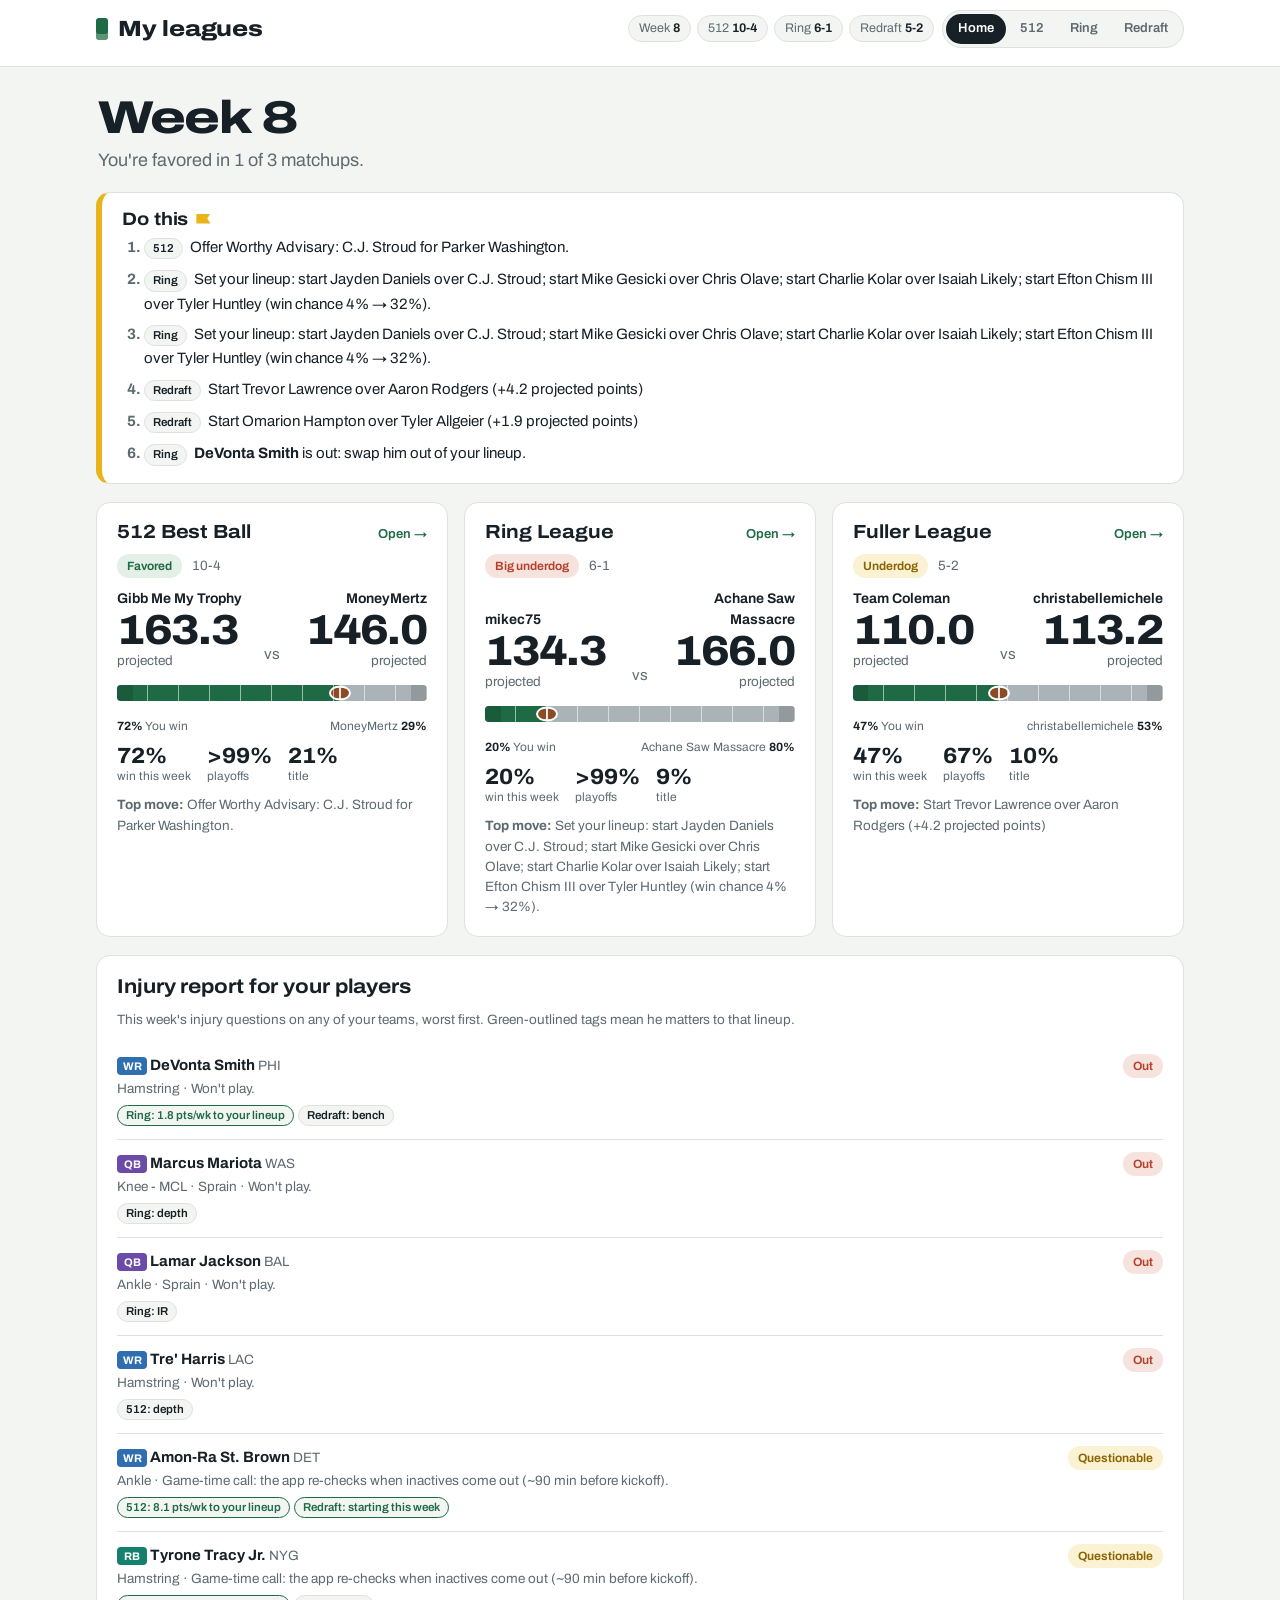
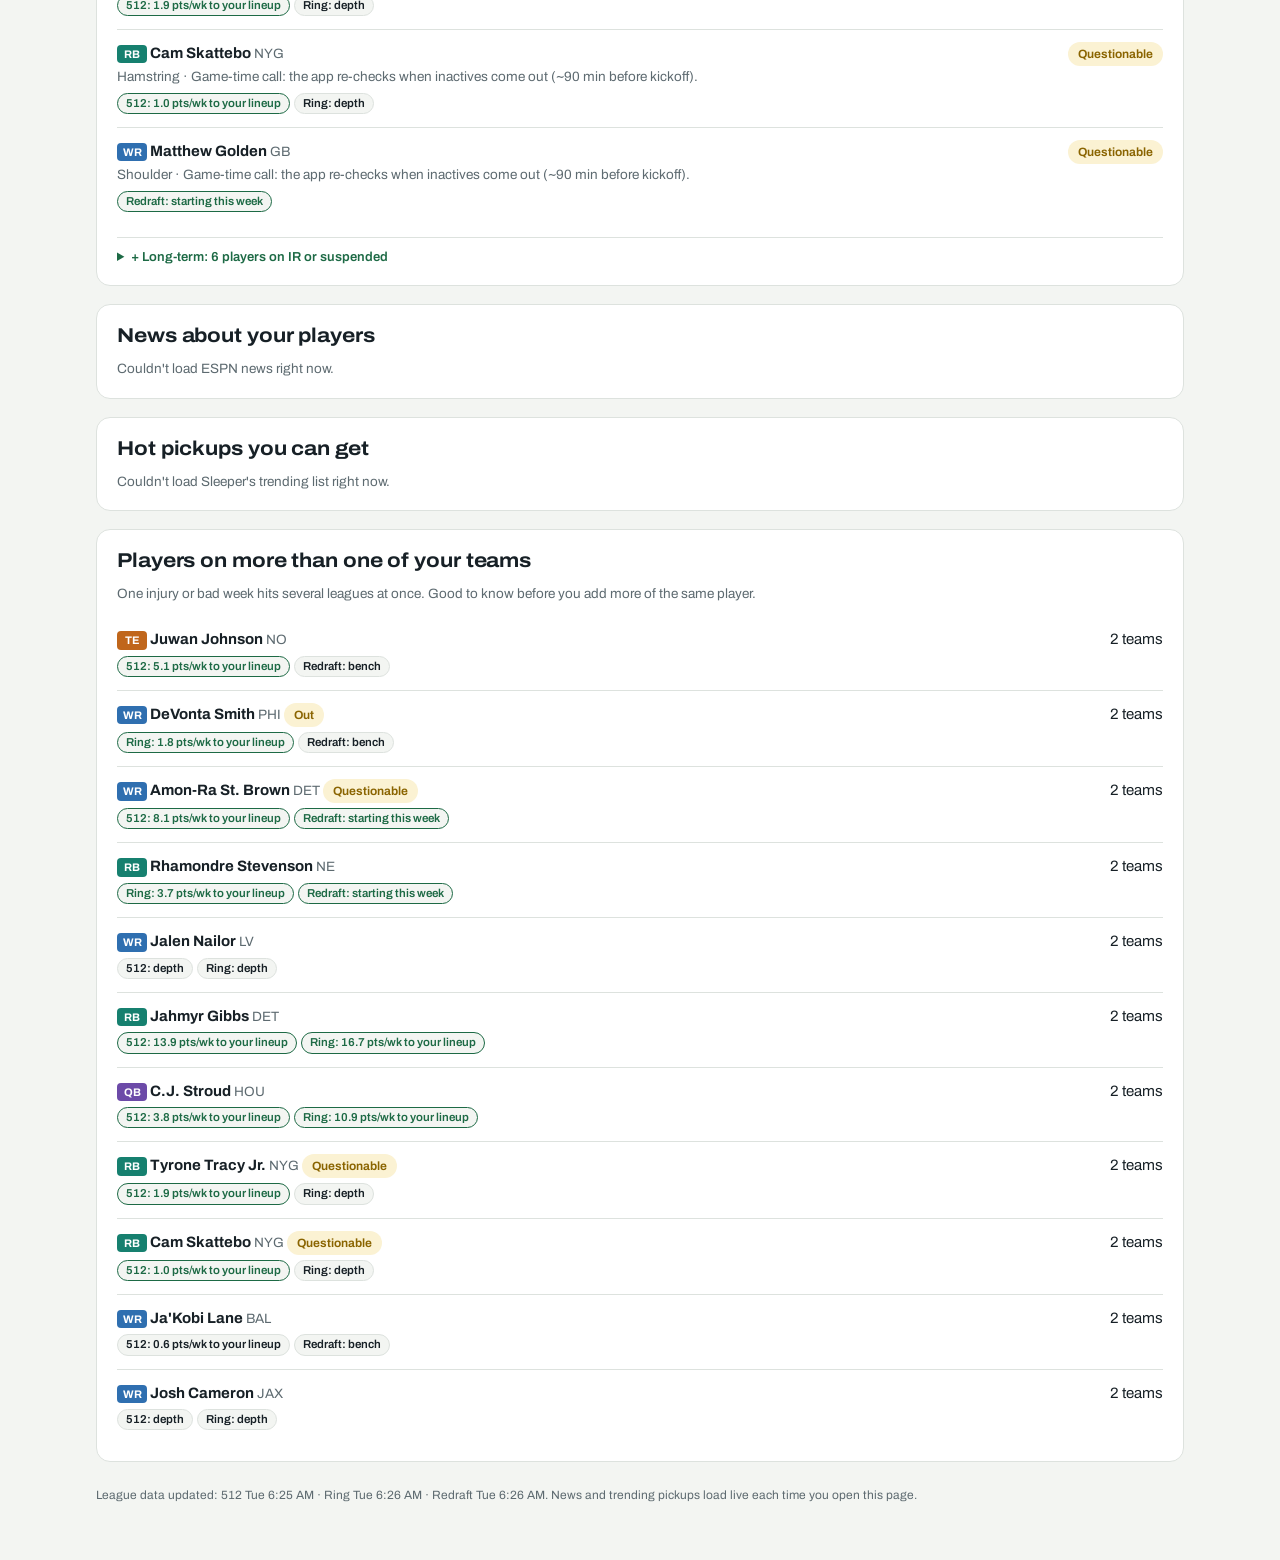
==== commit 6338c958: "Design polish: KTC button, season tiles Co-Authored-By: Claude Opus 5.5 <noreply@anthropic.com> Clau" ====
--- a/docs/hub/index.html
+++ b/docs/hub/index.html
@@ -418,6 +418,9 @@
 .hub-hero p{margin:6px 0 0;font-size:18px;color:var(--muted)}
 @media (max-width:640px){.hub-hero h2{font-size:36px}.hub-hero p{font-size:16px}}
 .brand h1 span{font-size:.72em;align-self:flex-end;margin-bottom:.18em}
+a.btn{text-decoration:none;display:inline-flex;align-items:center}
+.scoreboard .tiles{grid-template-columns:repeat(auto-fit,minmax(120px,1fr))}
+.scoreboard .tile .t-big{font-size:28px}
 
 </style>
 </head>
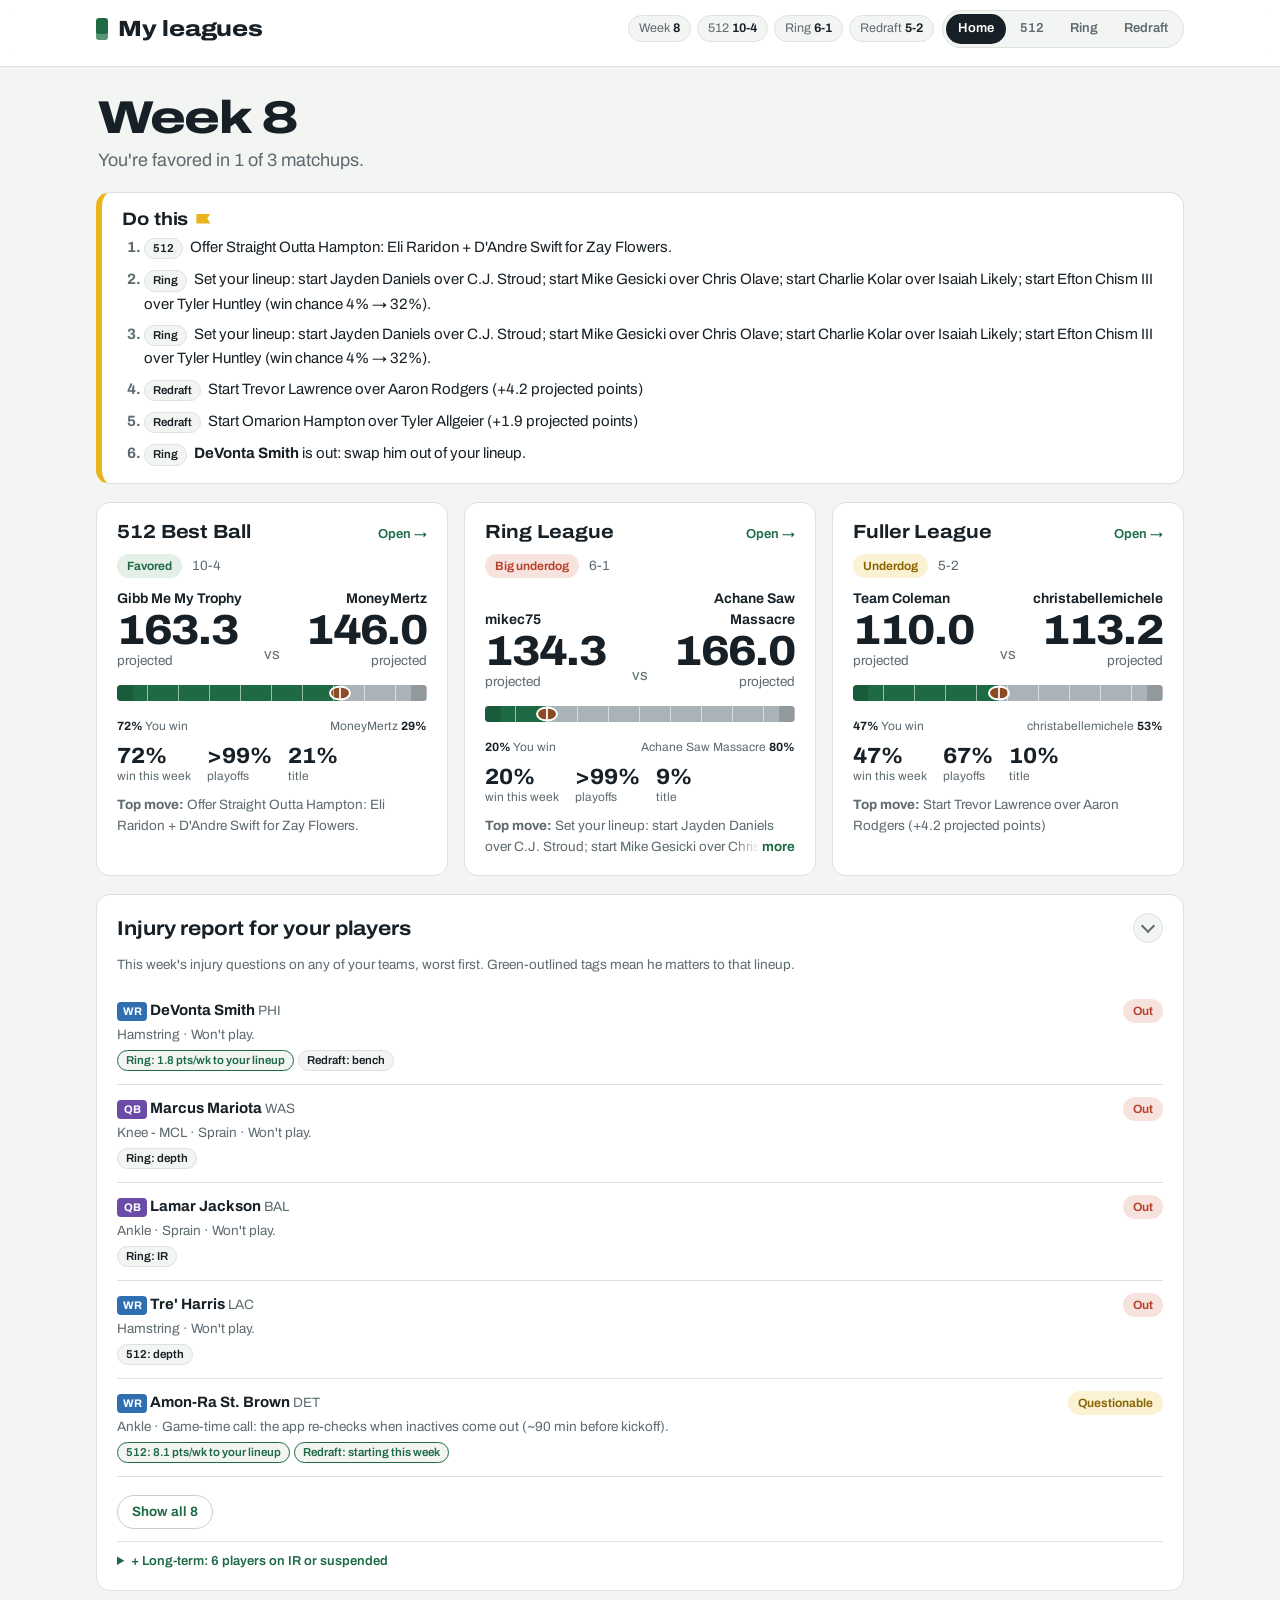
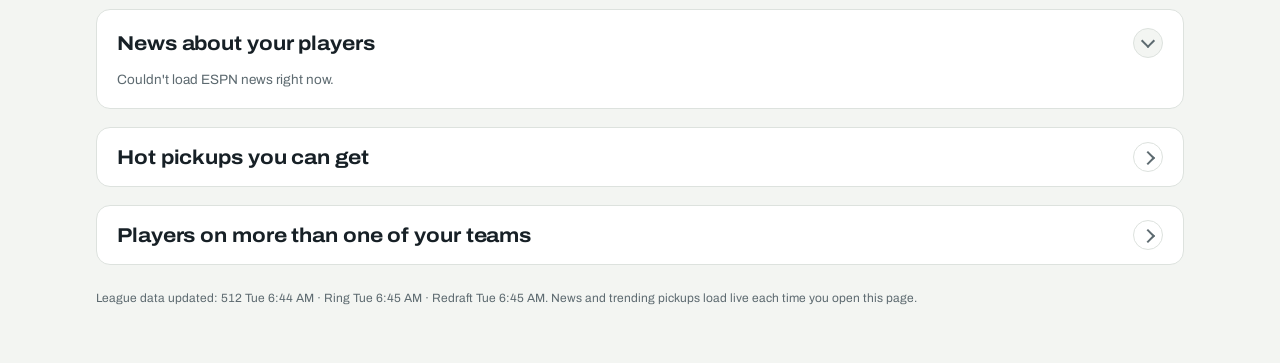
==== commit c8f9121d: "Less scrolling: cards fold to question + answer, long lists/tables show first rows, long explanation" ====
--- a/docs/hub/index.html
+++ b/docs/hub/index.html
@@ -422,6 +422,42 @@
 .scoreboard .tiles{grid-template-columns:repeat(auto-fit,minmax(120px,1fr))}
 .scoreboard .tile .t-big{font-size:28px}
 
+/* ---------- folding cards: question + answer when closed ---------- */
+.fold-head{cursor:pointer;-webkit-tap-highlight-color:transparent}
+h2.fold-head,h3.fold-head{display:flex;align-items:center;justify-content:space-between;gap:10px}
+.fold-head:has(> .fold-btn){position:relative}
+.fold-btn{flex:none;width:30px;height:30px;border-radius:99px;border:1px solid var(--line);background:var(--bg);cursor:pointer;display:inline-grid;place-items:center;padding:0;margin-left:auto;color:var(--muted)}
+.fold-btn::before{content:"";width:8px;height:8px;border-right:2px solid currentColor;border-bottom:2px solid currentColor;transform:translateY(-2px) rotate(45deg);transition:transform .2s}
+.fold-btn[aria-expanded="false"]::before{transform:translateY(1px) rotate(-45deg)}
+.fold-btn:hover{color:var(--ink);border-color:var(--line2)}
+.fold-btn:focus-visible{outline:2px solid var(--accent);outline-offset:2px}
+.card.folded{gap:6px;padding-top:14px;padding-bottom:14px}
+.card.folded > *:not(.fold-head):not(.answer){display:none!important}
+.card.folded > .answer ~ .answer{display:none!important}
+.card.folded > .answer{display:-webkit-box;-webkit-line-clamp:2;-webkit-box-orient:vertical;overflow:hidden;font-size:14.5px;color:var(--muted)}
+.card.folded > .answer b{color:var(--ink)}
+.card.folded > .fold-head .fold-btn{background:var(--panel)}
+.card.folded .fold-head > :not(h2):not(h3):not(.fold-btn){display:none}
+@media (prefers-reduced-motion:reduce){.fold-btn::before{transition:none}}
+/* long lists and tables: first rows, then "Show all" */
+.list.capped > :nth-child(n+6){display:none!important}
+table.capped tbody tr:nth-child(n+13){display:none}
+.more-btn{align-self:flex-start;font:inherit;font-size:13.5px;font-weight:650;color:var(--accent);background:transparent;border:1px solid var(--line2);border-radius:99px;padding:6px 14px;margin-top:6px;cursor:pointer}
+.more-btn:hover{border-color:var(--accent)}
+/* header: title scrolls away, tabs stay */
+header.board{transition:none}
+
+@media (max-width:560px){
+  .li{grid-template-columns:minmax(0,1fr)!important;gap:6px}
+  .li .right{flex-direction:row!important;align-items:center!important;justify-content:flex-start;flex-wrap:wrap;text-align:left!important;gap:8px}
+}
+
+p.clamp{display:-webkit-box;-webkit-line-clamp:2;-webkit-box-orient:vertical;overflow:hidden;cursor:pointer;position:relative}
+p.clamp.open{display:block;-webkit-line-clamp:unset}
+p.clamp:not(.open)::after{content:"more";position:absolute;right:0;bottom:0;padding-left:28px;color:var(--accent);font-weight:650;background:linear-gradient(90deg,transparent,var(--panel) 26px)}
+p.clamp:focus-visible{outline:2px solid var(--accent);outline-offset:2px;border-radius:4px}
+@media (max-width:640px){.brand h1 span{display:none}.li .right .btn{padding:6px 12px;font-size:13px}}
+
 </style>
 </head>
 <body>
@@ -477,7 +513,7 @@
   h+=todo.length?`<div class="todo"><h2>Do this</h2><ol>${todo.join('')}</ol></div>`:'';
   // league cards
   h+=`<div class="lg-grid">${S.map(s=>{const live=s.live!=null;const word=s.wp>=0.65?['w-good','Favored']:s.wp>=0.5?['w-info','Slight edge']:s.wp>=0.35?['w-mid','Underdog']:['w-bad','Big underdog'];
-    return `<div class="card lg"><div class="lg-h"><h2 style="font-size:19px">${esc(s.L.label)}</h2><a href="${s.L.url}">Open →</a></div>
+    return `<div class="card lg nofold"><div class="lg-h"><h2 style="font-size:19px">${esc(s.L.label)}</h2><a href="${s.L.url}">Open →</a></div>
     <div class="row"><span class="word ${word[0]}">${word[1]}</span>${live?'<span class="live">LIVE</span>':''}<span class="sub">${s.w}-${s.l}</span></div>
     <div class="vsrow"><div><div class="nm">${esc(s.name)}</div><div class="sc num">${fx(s.proj)}</div><div class="sub">${live?`<b>${fx(s.live)}</b> so far`:'projected'}</div></div><div class="muted" style="padding-bottom:6px">vs</div>
     <div style="text-align:right"><div class="nm">${esc(s.oname||'—')}</div><div class="sc num">${fx(s.oproj)}</div><div class="sub">${live?`<b>${fx(s.olive)}</b> so far`:'projected'}</div></div></div>
@@ -493,7 +529,7 @@
      <div>${o.ls.map(l=>`<span class="chip-l${l.role.st?' st':''}">${esc(l.s.L.short)}: ${esc(l.role.txt)}</span>`).join('')}</div></div>
      <div class="right"><span class="word ${SEV[x.inj]>=4?'w-bad':SEV[x.inj]===3?'w-bad':'w-mid'}">${esc(x.inj)}</span></div></div>`};
   const longT=r=>['IR','PUP','Sus'].includes(r[1].x.inj),now=rows.filter(r=>!longT(r)),lt=rows.filter(longT);
-  h+=`<div class="card"><h2>Injury report for your players</h2><p class="sub">This week's injury questions on any of your teams, worst first. Green-outlined tags mean he matters to that lineup.</p><div class="list">
+  h+=`<div class="card" data-fold-default="0"><h2>Injury report for your players</h2><p class="sub">This week's injury questions on any of your teams, worst first. Green-outlined tags mean he matters to that lineup.</p><div class="list">
    ${now.map(row).join('')||'<p class="sub">No game-week injury questions on your rosters right now.</p>'}</div>
    ${lt.length?`<details class="more"><summary>Long-term: ${lt.length} player${lt.length>1?'s':''} on IR or suspended</summary><div class="list">${lt.map(row).join('')}</div></details>`:''}</div>`;
   h+=`<div class="card" id="newsCard"><h2>News about your players</h2><p class="sub">Loading the latest from ESPN…</p></div>`;
@@ -521,5 +557,67 @@
   catch(e){el.innerHTML=`<h2>Hot pickups you can get</h2><p class="sub">Couldn't load Sleeper's trending list right now.</p>`}}
 load();
 </script>
+<script>/* Less scrolling, on every page:
+   1. Cards fold to their question and one-line answer. On each tab the first two cards start open, the rest folded;
+      tap the title to open or close. Your choices are remembered on this device.
+   2. Long lists and tables show the first rows with a "Show all" button.
+   3. On scroll, the title and league switcher slide away; the section tabs stay pinned. */
+(function(){
+  const store={get(k){try{return localStorage.getItem(k)}catch(e){return null}},set(k,v){try{localStorage.setItem(k,v)}catch(e){}}};
+  const PAGE=location.pathname.replace(/index\.html$/,'');
+  const OPEN_N=2,LIST_SHOW=5,LIST_MIN=7,ROWS_SHOW=12,ROWS_MIN=16;
+  const keyOf=(card,head)=>'fold:'+PAGE+':'+(card.id||((head.querySelector('h2,h3')||head).textContent||'').replace(/\d+/g,'#').trim().slice(0,40));
+  function headOf(card){const c=card.firstElementChild;if(!c)return null;
+    if(/^H[23]$/.test(c.tagName)||c.tagName==='HEADER')return c;
+    if(c.querySelector&&c.querySelector(':scope > h2, :scope > h3, :scope > div > h2, :scope > div > h3'))return c;return null}
+  function sectionCards(sec){return [...sec.querySelectorAll('.card')].filter(c=>!c.hidden&&!c.closest('dialog')&&!c.classList.contains('nofold')&&!c.hasAttribute('aria-live')&&!c.matches('details')&&headOf(c)&&!(c.parentElement&&c.parentElement.closest('.card')))}
+  function setFold(card,folded){card.classList.toggle('folded',folded);const b=card.querySelector(':scope > * .fold-btn, :scope > .fold-btn');if(b){b.setAttribute('aria-expanded',String(!folded));b.title=folded?'Show':'Hide'}}
+  function prepCard(card,idx){const head=headOf(card);if(!head)return;
+    card.classList.add('foldable');
+    if(!head.querySelector('.fold-btn')){const b=document.createElement('button');b.type='button';b.className='fold-btn';b.setAttribute('aria-label','Show or hide this section');head.appendChild(b)}
+    head.classList.add('fold-head');
+    const k=keyOf(card,head);card.dataset.foldKey=k;
+    const saved=store.get(k);
+    const want=saved!=null?saved==='1':(card.dataset.foldDefault?card.dataset.foldDefault==='1':idx>=OPEN_N);
+    if(card.dataset.foldInit!==k){card.dataset.foldInit=k;setFold(card,want)}else setFold(card,card.classList.contains('folded'))}
+  function capLists(root){
+    root.querySelectorAll('.list').forEach(l=>{const n=l.children.length-(l.nextElementSibling&&l.nextElementSibling.classList.contains('more-btn')?0:0);
+      const items=[...l.children].filter(x=>!x.classList.contains('more-btn'));
+      if(items.length>=LIST_MIN&&!l.dataset.capped){l.dataset.capped='1';l.classList.add('capped');
+        const b=document.createElement('button');b.type='button';b.className='more-btn';b.dataset.n=items.length;b.textContent=`Show all ${items.length}`;l.after(b)}
+      else if(items.length<LIST_MIN&&l.dataset.capped){l.classList.remove('capped');delete l.dataset.capped;const b=l.nextElementSibling;if(b&&b.classList.contains('more-btn'))b.remove()}
+      else if(l.dataset.capped){const b=l.nextElementSibling;if(b&&b.classList.contains('more-btn')&&+b.dataset.n!==items.length){b.dataset.n=items.length;if(l.classList.contains('capped'))b.textContent=`Show all ${items.length}`}}});
+    root.querySelectorAll('table').forEach(t=>{const tb=t.tBodies[0];if(!tb||t.closest('.lu')||t.classList.contains('nocap'))return;const n=tb.rows.length;const w=t.closest('.tbl-wrap')||t;
+      if(n>=ROWS_MIN&&!t.dataset.capped){t.dataset.capped='1';t.classList.add('capped');const b=document.createElement('button');b.type='button';b.className='more-btn';b.dataset.n=n;b.textContent=`Show all ${n} rows`;w.after(b)}
+      else if(t.dataset.capped){const b=w.nextElementSibling;if(b&&b.classList.contains('more-btn')&&+b.dataset.n!==n){b.dataset.n=n;if(t.classList.contains('capped'))b.textContent=`Show all ${n} rows`}}})}
+  // long explanations: two lines, tap to read the rest
+  function clampSubs(root){root.querySelectorAll('.card > p.sub, .card > div > p.sub, .card > .explain').forEach(p=>{
+    if(p.dataset.cl)return;if((p.textContent||'').length<170){p.dataset.cl='0';return}
+    p.dataset.cl='1';p.classList.add('clamp');p.setAttribute('role','button');p.tabIndex=0;p.title='Tap to read more'})}
+  let busy=false;
+  function run(){if(busy)return;busy=true;
+    try{document.querySelectorAll('main section, main#hub, main > section, #hub').forEach(sec=>{sectionCards(sec).forEach((c,i)=>prepCard(c,i))});capLists(document);clampSubs(document)}finally{setTimeout(()=>{busy=false},0)}}
+  let t=null;const mo=new MutationObserver(()=>{clearTimeout(t);t=setTimeout(run,60)});
+  mo.observe(document.body,{childList:true,subtree:true});
+  document.addEventListener('click',e=>{
+    const cp=e.target.closest('p.clamp');if(cp&&!e.target.closest('a,button,.pl')){cp.classList.toggle('open');return}
+    const mb=e.target.closest('.more-btn');
+    if(mb){const tgt=mb.previousElementSibling;const el=tgt&&(tgt.matches('table,.list')?tgt:tgt.querySelector('table'));if(!el)return;
+      const on=el.classList.toggle('capped');mb.textContent=on?(el.matches('table')?`Show all ${mb.dataset.n} rows`:`Show all ${mb.dataset.n}`):'Show fewer';
+      if(on)mb.previousElementSibling.scrollIntoView({block:'nearest'});return}
+    const head=e.target.closest('.fold-head');if(!head)return;
+    if(e.target.closest('a,select,input,textarea,label,button:not(.fold-btn),.pl,.word'))return;
+    const card=head.closest('.card.foldable');if(!card||card.parentElement.closest('.card'))return;
+    const f=!card.classList.contains('folded');setFold(card,f);store.set(card.dataset.foldKey,f?'1':'0');
+    if(!f){const r=card.getBoundingClientRect();if(r.top<0)card.scrollIntoView({block:'start'})}});
+  // open a folded card when something inside it is jumped to (e.g. a "Check this trade" button shows the lab)
+  window.uxOpen=sel=>{const c=document.querySelector(sel);if(c&&c.classList.contains('folded'))setFold(c,false)};
+  // header: title and switcher scroll away, tabs stay pinned
+  function pin(){const h=document.querySelector('header.board'),tabs=h&&h.querySelector('nav.tabs');if(!h)return;
+    const off=tabs?h.offsetHeight-tabs.offsetHeight-2:0;h.style.top=`calc(env(safe-area-inset-top,0px) - ${Math.max(0,off)}px)`}
+  window.addEventListener('resize',pin);document.addEventListener('DOMContentLoaded',()=>{pin();run()});setTimeout(()=>{pin();run()},300);
+  if(document.readyState!=='loading'){pin();run()}
+})();
+</script>
 </body>
 </html>
